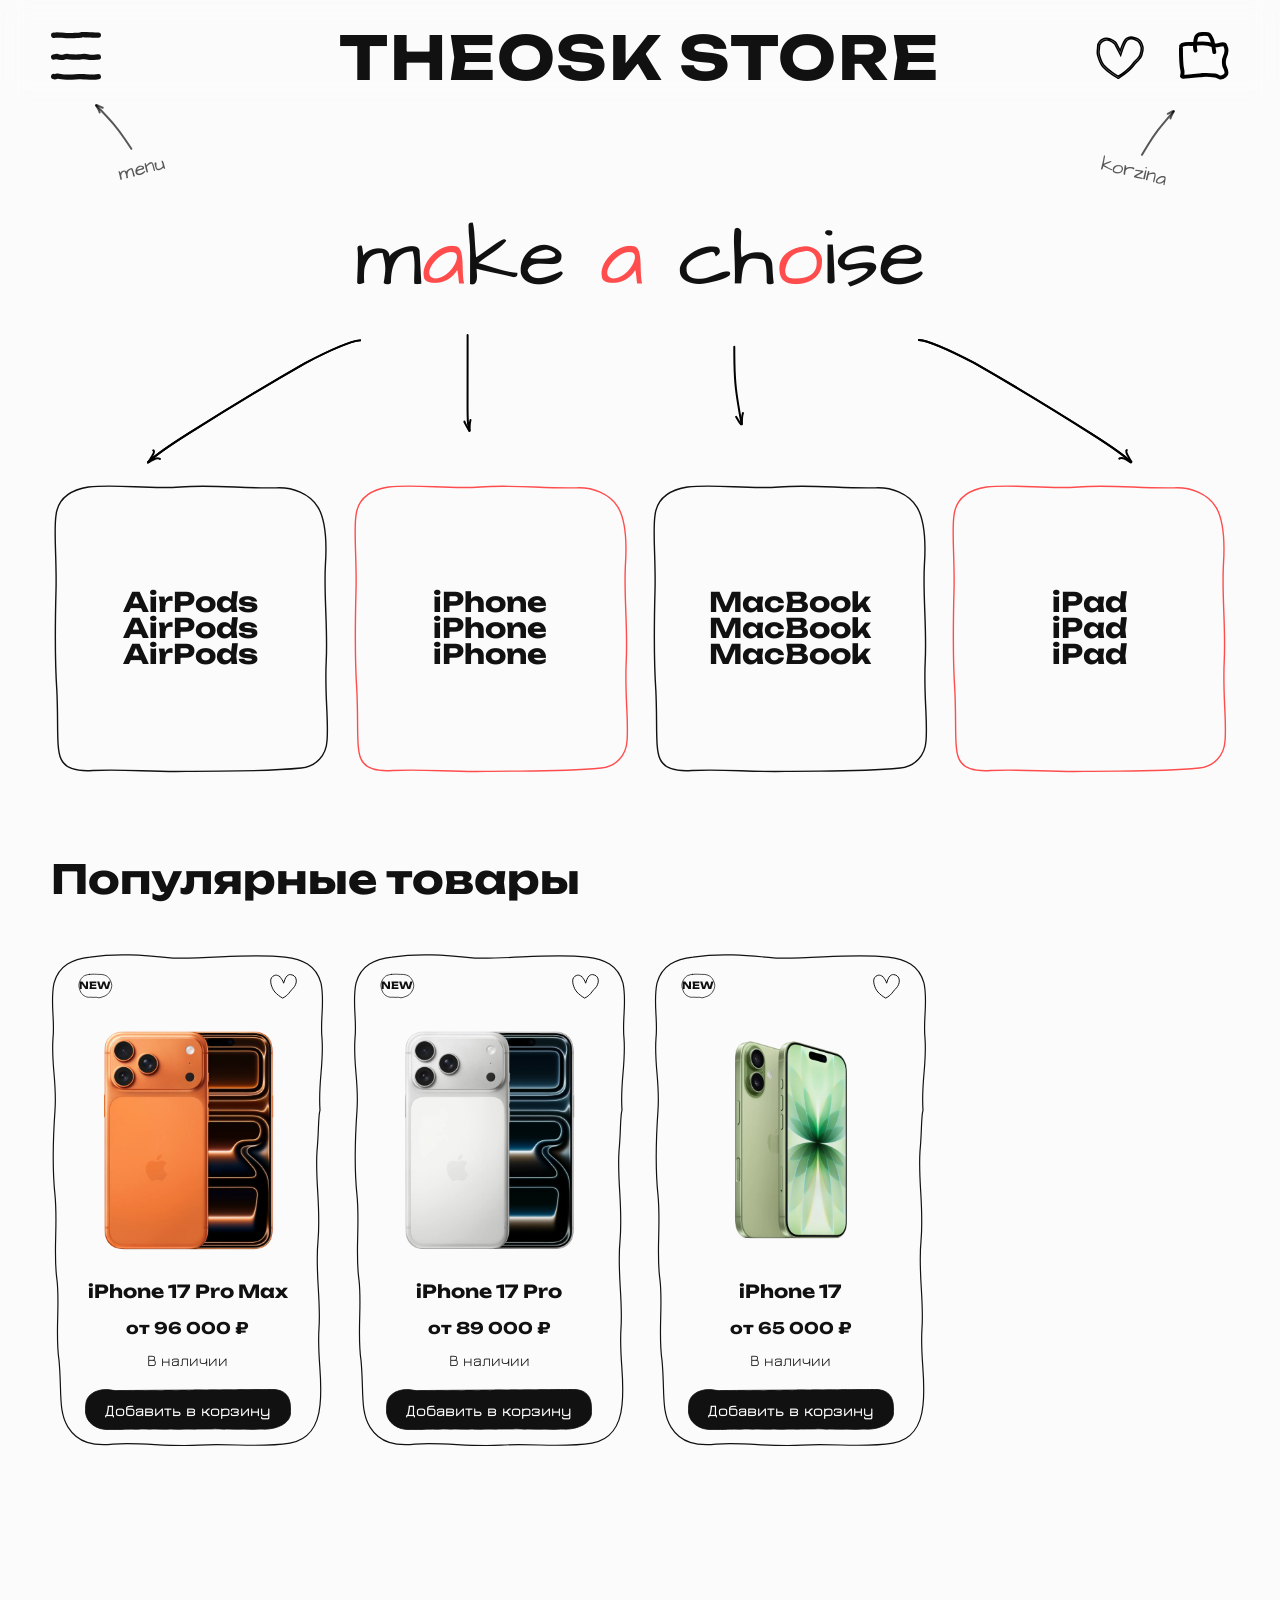
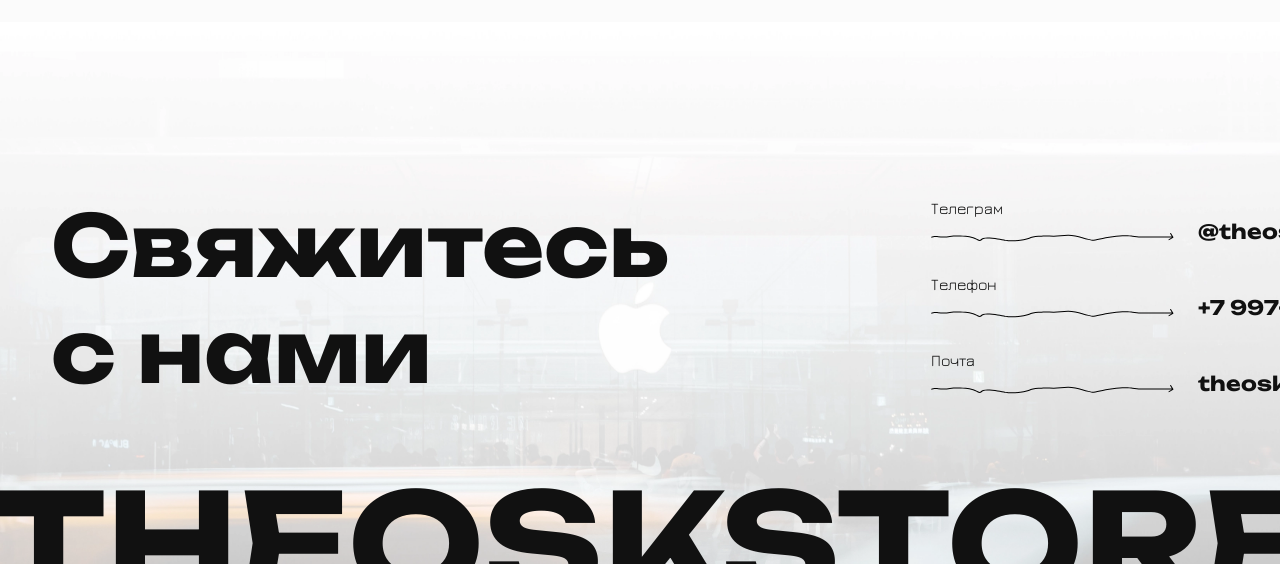
==== index.html @ 126a4218 "Initial frontend snapshot" ====
<!DOCTYPE html>
<html lang="ru">
  <head>
    <meta charset="UTF-8" />
    <meta name="viewport" content="width=device-width, initial-scale=1.0" />
    <title>THEOSK STORE</title>
    <link rel="stylesheet" href="styles/base.css" />
    <script src="scripts/home.js" defer></script>
  </head>
  <body id="home">
    <div>
      <header>
        <div class="container">
          <nav aria-label="Открыть меню">
            <ul>
              <li>
                <button type="button" aria-controls="site-menu" aria-expanded="false" data-menu-open>
                  <svg class="burger-icon" viewBox="0 0 56 54" aria-hidden="true">
                    <path
                      class="burger-icon__line burger-icon__line--top"
                      d="M3.00125 3.74103C3.00125 3.74692 2.98829 3.84436 3.14062 3.93976C3.38466 4.09259 4.31465 3.68211 5.07995 3.58343C6.84586 3.35572 9.06008 3.59559 11.6315 3.67986C13.6014 3.74442 16.2606 4.06996 18.0931 4.11066C20.5871 4.16606 22.1134 4.03444 23.4288 4.13661C24.6733 4.23327 26.2952 4.03644 27.9832 3.96464C30.3982 3.86191 31.8762 3.718 32.9846 3.52677C33.6779 3.40715 34.1128 3.21062 34.6094 3.11071C35.9788 2.83523 38.4004 3.14831 39.6399 3.2492C41.0112 3.36084 43.3634 3.38573 46.1009 3.46266C46.9959 3.52653 47.8539 3.59703 49.249 3.64076C50.1464 3.65563 51.4287 3.65563 53.001 3.6324"
                    />
                    <path
                      class="burger-icon__line burger-icon__line--middle"
                      d="M3.00098 28.1358C4.26814 27.7855 6.11594 27.4021 6.69569 27.4195C7.30438 27.4378 7.85136 27.8806 8.54457 28.1767C9.58492 28.621 11.1797 28.4191 12.5821 28.4762C13.8889 28.5293 14.905 27.8678 16.2491 27.6313C18.4121 27.2507 19.6515 28.0186 20.8887 27.9988C22.2654 27.9768 27.1069 28.2759 30.3777 28.1597C31.9252 28.1047 33.0776 27.8624 35.0339 27.6624C40.1062 27.1439 41.6793 28.2702 44.0594 28.5812C46.9796 28.5904 49.3001 28.4777 50.4278 28.2982C51.099 28.2129 51.971 28.1397 53.001 28.0449"
                    />
                    <path
                      class="burger-icon__line burger-icon__line--bottom"
                      d="M3.00098 49.9157C3.27365 50.0159 3.74534 50.1717 4.40952 50.2374C5.17913 50.3135 5.79465 49.7196 6.75896 49.5726C8.01618 49.3808 9.28531 49.6804 10.3828 49.9687C11.8992 50.3671 16.7125 50.7185 23.6073 50.6503C29.9694 50.5874 31.4945 50.0204 33.2377 50.0337C35.097 50.0479 37.5216 50.3149 38.9926 50.3785C40.9477 50.463 45.8303 50.6077 49.5836 50.6748C50.2081 50.5996 50.7208 50.4587 51.274 50.351C51.8272 50.2433 52.4053 50.173 53.001 50.1005"
                    />
                  </svg>
                  <span class="visually-hidden">Открыть меню</span>
                </button>
              </li>
            </ul>
          </nav>

          <a href="index.html">THEOSK STORE</a>

          <nav aria-label="Избранное и корзина">
            <ul>
              <li>
                <a href="pages/favorites.html">
                  <img src="DesignEkran/svg/Heart.svg" alt="Перейти в избранное" width="28" height="28" />
                  <img
                    src="DesignEkran/svg/HeartHover.svg"
                    alt=""
                    width="28"
                    height="28"
                    aria-hidden="true"
                  />
                </a>
              </li>
              <li>
                <a href="pages/cart.html">
                  <img src="DesignEkran/svg/Korzina.svg" alt="Перейти в корзину" width="28" height="28" />
                  <img
                    src="DesignEkran/svg/KorzinaHover.svg"
                    alt=""
                    width="28"
                    height="28"
                    aria-hidden="true"
                  />
                </a>
              </li>
            </ul>
          </nav>
        </div>
      </header>

      <aside class="menu-overlay" id="site-menu" aria-hidden="true" hidden>
        <button class="menu-overlay__close" type="button" aria-label="Закрыть меню" data-menu-close>
          <svg viewBox="0 0 42 60" aria-hidden="true">
            <g class="menu-overlay__close-base">
              <path d="M3.58584 3.50396C3.5818 3.50988 3.50569 3.59453 3.54787 3.84836C3.61544 4.255 4.55504 4.80532 5.16398 5.49885C6.5691 7.09913 7.97 9.63448 9.73036 12.3832C11.079 14.4891 12.7356 17.5716 14.0035 19.511C15.729 22.1506 16.8986 23.5993 17.7586 25.065C18.5721 26.4515 19.8542 27.9336 21.0972 29.6102C22.8754 32.0087 24.0193 33.395 24.9344 34.3508C25.5069 34.9487 25.9494 35.2014 26.3692 35.6154C27.5268 36.7568 29.024 39.5807 29.8311 40.9663C30.7242 42.4994 32.3702 44.9612 34.2531 47.8747C34.8421 48.8662 35.4004 49.8261 36.3568 51.3154C36.9812 52.2601 37.8879 53.5885 39.0156 55.194" />
              <path d="M2.39211 55.5937C2.55042 55.2607 2.83033 54.6934 3.27737 53.9722C3.79538 53.1365 4.43499 52.7983 5.16748 51.8734C6.12244 50.6676 6.91677 49.2018 7.59362 47.9194C8.52875 46.1476 11.8113 40.9839 16.7102 33.8752C21.2304 27.3159 22.504 26.0218 23.732 24.2092C25.0419 22.2758 26.6645 19.6293 27.6827 18.0733C29.0361 16.0052 32.4388 10.8739 35.0697 6.95163C35.5372 6.34254 35.9482 5.88244 36.3765 5.36367C36.8047 4.8449 37.2377 4.28139 37.6838 3.70081" />
            </g>
            <g class="menu-overlay__close-fill">
              <path d="M3.58584 3.50396C3.5818 3.50988 3.50569 3.59453 3.54787 3.84836C3.61544 4.255 4.55504 4.80532 5.16398 5.49885C6.5691 7.09913 7.97 9.63448 9.73036 12.3832C11.079 14.4891 12.7356 17.5716 14.0035 19.511C15.729 22.1506 16.8986 23.5993 17.7586 25.065C18.5721 26.4515 19.8542 27.9336 21.0972 29.6102C22.8754 32.0087 24.0193 33.395 24.9344 34.3508C25.5069 34.9487 25.9494 35.2014 26.3692 35.6154C27.5268 36.7568 29.024 39.5807 29.8311 40.9663C30.7242 42.4994 32.3702 44.9612 34.2531 47.8747C34.8421 48.8662 35.4004 49.8261 36.3568 51.3154C36.9812 52.2601 37.8879 53.5885 39.0156 55.194" />
              <path d="M2.39211 55.5937C2.55042 55.2607 2.83033 54.6934 3.27737 53.9722C3.79538 53.1365 4.43499 52.7983 5.16748 51.8734C6.12244 50.6676 6.91677 49.2018 7.59362 47.9194C8.52875 46.1476 11.8113 40.9839 16.7102 33.8752C21.2304 27.3159 22.504 26.0218 23.732 24.2092C25.0419 22.2758 26.6645 19.6293 27.6827 18.0733C29.0361 16.0052 32.4388 10.8739 35.0697 6.95163C35.5372 6.34254 35.9482 5.88244 36.3765 5.36367C36.8047 4.8449 37.2377 4.28139 37.6838 3.70081" />
            </g>
          </svg>
        </button>

        <nav class="menu-overlay__nav" aria-label="Меню сайта">
          <ul>
            <li><a href="index.html">Главная</a></li>
            <li><a href="pages/specialOrder.html">Спецзаказ</a></li>
            <li><a href="pages/catalog.html">Каталог</a></li>
            <li><a href="pages/about.html">О нас</a></li>
          </ul>
        </nav>
      </aside>

      <main>
        <div class="container">
          <section id="notes" aria-label="Декоративные подписи">
            <p>menu</p>
            <img src="DesignEkran/svg/strelka_left.svg" alt="" width="38" height="49" />
            <p>korzina</p>
            <img src="DesignEkran/svg/strelka_right.svg" alt="" width="34" height="49" />
          </section>

          <section id="entry" aria-labelledby="home-categories-title">
            <h1 class="visually-hidden" id="home-categories-title">Главная страница THEOSK STORE</h1>
            <p>m<span>a</span>ke <span>a</span> ch<span>o</span>ise</p>
            <img src="Assets/buttons/Arrows(MainPage).svg" alt="" width="986" height="130" />
            <ul>
              <li>
                <a href="pages/catalog.html?category=airpods">
                  <svg viewBox="0 0 335 350" aria-hidden="true">
                    <path
                      d="M45 6 C20 10, 8 22, 6 40 C3 58, 7 92, 6 130 C5 168, 4 205, 7 250 C9 290, 6 320, 12 332 C18 346, 35 347, 50 346 C88 344, 120 348, 162 347 C210 346, 250 348, 300 343 C318 341, 330 328, 331 310 C333 285, 328 255, 330 215 C332 175, 327 135, 329 100 C331 70, 329 45, 320 30 C310 14, 290 6, 270 7 C230 8, 195 3, 155 6 C115 9, 80 2, 45 6Z"
                    />
                  </svg>
                  <strong><span>AirPods</span><span>AirPods</span><span>AirPods</span></strong>
                </a>
              </li>
              <li>
                <a href="pages/catalog.html?category=iphone">
                  <svg viewBox="0 0 335 350" aria-hidden="true">
                    <path
                      d="M45 6 C20 10, 8 22, 6 40 C3 58, 7 92, 6 130 C5 168, 4 205, 7 250 C9 290, 6 320, 12 332 C18 346, 35 347, 50 346 C88 344, 120 348, 162 347 C210 346, 250 348, 300 343 C318 341, 330 328, 331 310 C333 285, 328 255, 330 215 C332 175, 327 135, 329 100 C331 70, 329 45, 320 30 C310 14, 290 6, 270 7 C230 8, 195 3, 155 6 C115 9, 80 2, 45 6Z"
                    />
                  </svg>
                  <strong><span>iPhone</span><span>iPhone</span><span>iPhone</span></strong>
                </a>
              </li>
              <li>
                <a href="pages/catalog.html?category=macbook">
                  <svg viewBox="0 0 335 350" aria-hidden="true">
                    <path
                      d="M45 6 C20 10, 8 22, 6 40 C3 58, 7 92, 6 130 C5 168, 4 205, 7 250 C9 290, 6 320, 12 332 C18 346, 35 347, 50 346 C88 344, 120 348, 162 347 C210 346, 250 348, 300 343 C318 341, 330 328, 331 310 C333 285, 328 255, 330 215 C332 175, 327 135, 329 100 C331 70, 329 45, 320 30 C310 14, 290 6, 270 7 C230 8, 195 3, 155 6 C115 9, 80 2, 45 6Z"
                    />
                  </svg>
                  <strong><span>MacBook</span><span>MacBook</span><span>MacBook</span></strong>
                </a>
              </li>
              <li>
                <a href="pages/catalog.html?category=ipad">
                  <svg viewBox="0 0 335 350" aria-hidden="true">
                    <path
                      d="M45 6 C20 10, 8 22, 6 40 C3 58, 7 92, 6 130 C5 168, 4 205, 7 250 C9 290, 6 320, 12 332 C18 346, 35 347, 50 346 C88 344, 120 348, 162 347 C210 346, 250 348, 300 343 C318 341, 330 328, 331 310 C333 285, 328 255, 330 215 C332 175, 327 135, 329 100 C331 70, 329 45, 320 30 C310 14, 290 6, 270 7 C230 8, 195 3, 155 6 C115 9, 80 2, 45 6Z"
                    />
                  </svg>
                  <strong><span>iPad</span><span>iPad</span><span>iPad</span></strong>
                </a>
              </li>
            </ul>
          </section>

          <section id="products" aria-labelledby="products-title">
            <h2 id="products-title">Популярные товары</h2>
            <ul>
              <li>
                <article data-card-link="pages/product.html">
                  <svg viewBox="0 0 273 456" aria-hidden="true">
                    <path d="M39 -14 C22 -12, 8 -6, 3 12 C-1 31, 4 48, 2 67 C0 93, 6 111, 4 139 C2 168, 1 196, 4 224 C7 255, 2 282, 6 309 C9 334, 4 363, 8 389 C11 420, 7 440, 17 456 C27 472, 43 475, 62 473 C92 471, 116 476, 148 474 C181 472, 208 477, 239 472 C257 469, 267 455, 269 434 C272 407, 266 387, 268 357 C270 329, 264 300, 267 270 C270 236, 264 210, 266 180 C268 160, 267 146, 269 139 C267 111, 273 93, 271 67 C269 48, 274 31, 270 12 C265 -6, 251 -12, 234 -14 C198 -18, 160 -12, 122 -13 C91 -16, 66 -18, 39 -14Z"/>
                  </svg>
                  <div>
                    <header>
                      <p>
                        <span>NEW</span>
                      </p>
                      <button type="button" aria-label="Добавить в избранное" data-favorite>
                        <svg viewBox="0 0 35 32" aria-hidden="true">
                          <path d="M14.4 7.6 C15.2 8.3 16.1 9.6 16.9 11.2 C17.2 11.8 17.4 12.5 17.6 13.2 C17.9 12.1 18.3 10.9 18.8 9.7 C19.4 8.2 20.2 6.8 21.0 6.0 C22.0 5.0 23.2 4.5 24.5 4.6 C25.7 4.7 26.9 5.1 28.0 5.8 C29.0 6.5 29.6 7.5 30.0 8.8 C30.4 10.1 30.4 11.4 30.1 12.7 C29.8 14.0 29.3 15.3 28.6 16.4 C27.9 17.5 27.0 18.5 26.0 19.4 C25.2 20.2 24.5 21.0 23.9 21.9 C23.1 23.1 22.0 24.3 20.8 25.4 C19.5 26.5 18.1 27.4 16.7 28.1 C15.4 27.4 14.0 26.5 12.7 25.5 C11.3 24.5 10.0 23.3 8.9 22.0 C7.9 20.8 7.1 19.6 6.5 18.3 C5.9 17.0 5.5 15.6 5.1 14.3 C4.8 13.1 4.7 11.9 4.7 10.8 C4.7 9.6 5.0 8.5 5.6 7.6 C6.2 6.7 7.1 6.0 8.3 5.5 C9.7 4.9 11.2 5.1 12.7 5.9 C13.3 6.2 13.9 6.6 14.4 7.0 C14.6 7.2 14.7 7.4 14.4 7.6 Z"/>
                        </svg>
                      </button>
                    </header>
                    <figure>
                      <picture>
                        <source
                          type="image/webp"
                          srcset="
                            Assets/desktop/photo/iphone17PPM/iPhone_17_PPM_Orange/iphone-17-pro-max-cosmic-orange.webp 1x,
                            Assets/desktop/photo/iphone17PPM/iPhone_17_PPM_Orange/iphone-17-pro-max-cosmic-orange@2x.webp 2x,
                            Assets/desktop/photo/iphone17PPM/iPhone_17_PPM_Orange/iphone-17-pro-max-cosmic-orange@3x.webp 3x
                          "
                        />
                        <img
                          src="Assets/desktop/photo/iphone17PPM/iPhone_17_PPM_Orange/iphone-17-pro-max-cosmic-orange.png"
                          srcset="
                            Assets/desktop/photo/iphone17PPM/iPhone_17_PPM_Orange/iphone-17-pro-max-cosmic-orange.png 1x,
                            Assets/desktop/photo/iphone17PPM/iPhone_17_PPM_Orange/iphone-17-pro-max-cosmic-orange@2x.png 2x,
                            Assets/desktop/photo/iphone17PPM/iPhone_17_PPM_Orange/iphone-17-pro-max-cosmic-orange@3x.png 3x
                          "
                          alt="iPhone 17 Pro Max в цвете Cosmic Orange"
                          width="189"
                          height="234"
                        />
                      </picture>
                    </figure>
                    <div>
                      <h3><a href="pages/product.html">iPhone 17 Pro Max</a></h3>
                      <p>от 96 000 ₽</p>
                      <p>В наличии</p>
                    </div>
                    <button type="button" data-cart>
                      <svg viewBox="3 3 201 40" aria-hidden="true">
                        <path d="M25.3 3.6 C19.0 3.2 13.1 4.9 9.3 7.8 C5.5 10.6 4.0 14.2 3.7 18.2 C3.4 20.9 3.1 23.6 3.6 26.8 C4.3 31.0 6.4 35.0 10.6 38.1 C14.7 41.2 20.3 42.9 27.5 42.6 C32.2 42.4 37.0 42.8 41.6 42.3 C46.1 41.8 50.7 42.7 55.2 42.2 C60.0 41.6 64.8 42.5 69.5 42.1 C74.2 41.7 79.0 42.6 83.8 42.2 C88.6 41.8 93.4 42.7 98.2 42.2 C103.0 41.7 107.8 42.6 112.6 42.1 C117.4 41.6 122.2 42.5 127.0 42.0 C131.8 41.5 136.6 42.4 141.4 42.1 C146.2 41.8 151.0 42.6 155.8 42.2 C160.6 41.9 165.4 42.7 170.2 42.3 C174.8 41.9 179.4 42.5 183.8 41.8 C189.8 40.9 194.8 39.0 198.6 35.9 C202.4 32.8 203.8 28.9 203.6 24.8 C203.4 22.0 203.6 19.2 203.1 16.4 C202.4 12.2 200.5 8.6 196.6 6.1 C192.6 3.6 186.8 2.9 180.2 3.5 C175.4 3.9 170.6 3.1 165.8 3.6 C161.0 4.1 156.2 3.2 151.4 3.7 C146.6 4.2 141.8 3.3 137.0 3.8 C132.2 4.3 127.4 3.4 122.6 3.9 C117.8 4.4 113.0 3.5 108.2 4.0 C103.4 4.5 98.6 3.6 93.8 4.1 C89.0 4.6 84.2 3.7 79.4 4.2 C74.6 4.7 69.8 3.8 65.0 4.3 C60.2 4.8 55.4 3.9 50.6 4.4 C45.8 4.9 41.0 4.0 36.2 4.5 C32.0 4.9 28.0 3.9 25.3 3.6 Z"/>
                        <path d="M25.3 3.6 C19.0 3.2 13.1 4.9 9.3 7.8 C5.5 10.6 4.0 14.2 3.7 18.2 C3.4 20.9 3.1 23.6 3.6 26.8 C4.3 31.0 6.4 35.0 10.6 38.1 C14.7 41.2 20.3 42.9 27.5 42.6 C32.2 42.4 37.0 42.8 41.6 42.3 C46.1 41.8 50.7 42.7 55.2 42.2 C60.0 41.6 64.8 42.5 69.5 42.1 C74.2 41.7 79.0 42.6 83.8 42.2 C88.6 41.8 93.4 42.7 98.2 42.2 C103.0 41.7 107.8 42.6 112.6 42.1 C117.4 41.6 122.2 42.5 127.0 42.0 C131.8 41.5 136.6 42.4 141.4 42.1 C146.2 41.8 151.0 42.6 155.8 42.2 C160.6 41.9 165.4 42.7 170.2 42.3 C174.8 41.9 179.4 42.5 183.8 41.8 C189.8 40.9 194.8 39.0 198.6 35.9 C202.4 32.8 203.8 28.9 203.6 24.8 C203.4 22.0 203.6 19.2 203.1 16.4 C202.4 12.2 200.5 8.6 196.6 6.1 C192.6 3.6 186.8 2.9 180.2 3.5 C175.4 3.9 170.6 3.1 165.8 3.6 C161.0 4.1 156.2 3.2 151.4 3.7 C146.6 4.2 141.8 3.3 137.0 3.8 C132.2 4.3 127.4 3.4 122.6 3.9 C117.8 4.4 113.0 3.5 108.2 4.0 C103.4 4.5 98.6 3.6 93.8 4.1 C89.0 4.6 84.2 3.7 79.4 4.2 C74.6 4.7 69.8 3.8 65.0 4.3 C60.2 4.8 55.4 3.9 50.6 4.4 C45.8 4.9 41.0 4.0 36.2 4.5 C32.0 4.9 28.0 3.9 25.3 3.6 Z"/>
                      </svg>
                      <span>Добавить в корзину</span>
                    </button>
                  </div>
                </article>
              </li>
              <li>
                <article data-card-link="pages/product.html">
                  <svg viewBox="0 0 273 456" aria-hidden="true">
                    <path d="M39 -14 C22 -12, 8 -6, 3 12 C-1 31, 4 48, 2 67 C0 93, 6 111, 4 139 C2 168, 1 196, 4 224 C7 255, 2 282, 6 309 C9 334, 4 363, 8 389 C11 420, 7 440, 17 456 C27 472, 43 475, 62 473 C92 471, 116 476, 148 474 C181 472, 208 477, 239 472 C257 469, 267 455, 269 434 C272 407, 266 387, 268 357 C270 329, 264 300, 267 270 C270 236, 264 210, 266 180 C268 160, 267 146, 269 139 C267 111, 273 93, 271 67 C269 48, 274 31, 270 12 C265 -6, 251 -12, 234 -14 C198 -18, 160 -12, 122 -13 C91 -16, 66 -18, 39 -14Z"/>
                  </svg>
                  <div>
                    <header>
                      <p>
                        <span>NEW</span>
                      </p>
                      <button type="button" aria-label="Добавить в избранное" data-favorite>
                        <svg viewBox="0 0 35 32" aria-hidden="true">
                          <path d="M14.4 7.6 C15.2 8.3 16.1 9.6 16.9 11.2 C17.2 11.8 17.4 12.5 17.6 13.2 C17.9 12.1 18.3 10.9 18.8 9.7 C19.4 8.2 20.2 6.8 21.0 6.0 C22.0 5.0 23.2 4.5 24.5 4.6 C25.7 4.7 26.9 5.1 28.0 5.8 C29.0 6.5 29.6 7.5 30.0 8.8 C30.4 10.1 30.4 11.4 30.1 12.7 C29.8 14.0 29.3 15.3 28.6 16.4 C27.9 17.5 27.0 18.5 26.0 19.4 C25.2 20.2 24.5 21.0 23.9 21.9 C23.1 23.1 22.0 24.3 20.8 25.4 C19.5 26.5 18.1 27.4 16.7 28.1 C15.4 27.4 14.0 26.5 12.7 25.5 C11.3 24.5 10.0 23.3 8.9 22.0 C7.9 20.8 7.1 19.6 6.5 18.3 C5.9 17.0 5.5 15.6 5.1 14.3 C4.8 13.1 4.7 11.9 4.7 10.8 C4.7 9.6 5.0 8.5 5.6 7.6 C6.2 6.7 7.1 6.0 8.3 5.5 C9.7 4.9 11.2 5.1 12.7 5.9 C13.3 6.2 13.9 6.6 14.4 7.0 C14.6 7.2 14.7 7.4 14.4 7.6 Z"/>
                        </svg>
                      </button>
                    </header>
                    <figure>
                      <picture>
                        <source
                          type="image/webp"
                          srcset="
                            Assets/desktop/photo/iphone17PPM/iPhone_17_PPM_Silver/iphone-17-pro-max-silver.webp 1x,
                            Assets/desktop/photo/iphone17PPM/iPhone_17_PPM_Silver/iphone-17-pro-max-silver@2x.webp 2x,
                            Assets/desktop/photo/iphone17PPM/iPhone_17_PPM_Silver/iphone-17-pro-max-silver@3x.webp 3x
                          "
                        />
                        <img
                          src="Assets/desktop/photo/iphone17PPM/iPhone_17_PPM_Silver/iphone-17-pro-max-silver.png"
                          srcset="
                            Assets/desktop/photo/iphone17PPM/iPhone_17_PPM_Silver/iphone-17-pro-max-silver.png 1x,
                            Assets/desktop/photo/iphone17PPM/iPhone_17_PPM_Silver/iphone-17-pro-max-silver@2x.png 2x,
                            Assets/desktop/photo/iphone17PPM/iPhone_17_PPM_Silver/iphone-17-pro-max-silver@3x.png 3x
                          "
                          alt="iPhone 17 Pro в серебристом цвете"
                          width="189"
                          height="234"
                        />
                      </picture>
                    </figure>
                    <div>
                      <h3><a href="pages/product.html">iPhone 17 Pro</a></h3>
                      <p>от 89 000 ₽</p>
                      <p>В наличии</p>
                    </div>
                    <button type="button" data-cart>
                      <svg viewBox="3 3 201 40" aria-hidden="true">
                        <path d="M25.3 3.6 C19.0 3.2 13.1 4.9 9.3 7.8 C5.5 10.6 4.0 14.2 3.7 18.2 C3.4 20.9 3.1 23.6 3.6 26.8 C4.3 31.0 6.4 35.0 10.6 38.1 C14.7 41.2 20.3 42.9 27.5 42.6 C32.2 42.4 37.0 42.8 41.6 42.3 C46.1 41.8 50.7 42.7 55.2 42.2 C60.0 41.6 64.8 42.5 69.5 42.1 C74.2 41.7 79.0 42.6 83.8 42.2 C88.6 41.8 93.4 42.7 98.2 42.2 C103.0 41.7 107.8 42.6 112.6 42.1 C117.4 41.6 122.2 42.5 127.0 42.0 C131.8 41.5 136.6 42.4 141.4 42.1 C146.2 41.8 151.0 42.6 155.8 42.2 C160.6 41.9 165.4 42.7 170.2 42.3 C174.8 41.9 179.4 42.5 183.8 41.8 C189.8 40.9 194.8 39.0 198.6 35.9 C202.4 32.8 203.8 28.9 203.6 24.8 C203.4 22.0 203.6 19.2 203.1 16.4 C202.4 12.2 200.5 8.6 196.6 6.1 C192.6 3.6 186.8 2.9 180.2 3.5 C175.4 3.9 170.6 3.1 165.8 3.6 C161.0 4.1 156.2 3.2 151.4 3.7 C146.6 4.2 141.8 3.3 137.0 3.8 C132.2 4.3 127.4 3.4 122.6 3.9 C117.8 4.4 113.0 3.5 108.2 4.0 C103.4 4.5 98.6 3.6 93.8 4.1 C89.0 4.6 84.2 3.7 79.4 4.2 C74.6 4.7 69.8 3.8 65.0 4.3 C60.2 4.8 55.4 3.9 50.6 4.4 C45.8 4.9 41.0 4.0 36.2 4.5 C32.0 4.9 28.0 3.9 25.3 3.6 Z"/>
                        <path d="M25.3 3.6 C19.0 3.2 13.1 4.9 9.3 7.8 C5.5 10.6 4.0 14.2 3.7 18.2 C3.4 20.9 3.1 23.6 3.6 26.8 C4.3 31.0 6.4 35.0 10.6 38.1 C14.7 41.2 20.3 42.9 27.5 42.6 C32.2 42.4 37.0 42.8 41.6 42.3 C46.1 41.8 50.7 42.7 55.2 42.2 C60.0 41.6 64.8 42.5 69.5 42.1 C74.2 41.7 79.0 42.6 83.8 42.2 C88.6 41.8 93.4 42.7 98.2 42.2 C103.0 41.7 107.8 42.6 112.6 42.1 C117.4 41.6 122.2 42.5 127.0 42.0 C131.8 41.5 136.6 42.4 141.4 42.1 C146.2 41.8 151.0 42.6 155.8 42.2 C160.6 41.9 165.4 42.7 170.2 42.3 C174.8 41.9 179.4 42.5 183.8 41.8 C189.8 40.9 194.8 39.0 198.6 35.9 C202.4 32.8 203.8 28.9 203.6 24.8 C203.4 22.0 203.6 19.2 203.1 16.4 C202.4 12.2 200.5 8.6 196.6 6.1 C192.6 3.6 186.8 2.9 180.2 3.5 C175.4 3.9 170.6 3.1 165.8 3.6 C161.0 4.1 156.2 3.2 151.4 3.7 C146.6 4.2 141.8 3.3 137.0 3.8 C132.2 4.3 127.4 3.4 122.6 3.9 C117.8 4.4 113.0 3.5 108.2 4.0 C103.4 4.5 98.6 3.6 93.8 4.1 C89.0 4.6 84.2 3.7 79.4 4.2 C74.6 4.7 69.8 3.8 65.0 4.3 C60.2 4.8 55.4 3.9 50.6 4.4 C45.8 4.9 41.0 4.0 36.2 4.5 C32.0 4.9 28.0 3.9 25.3 3.6 Z"/>
                      </svg>
                      <span>Добавить в корзину</span>
                    </button>
                  </div>
                </article>
              </li>
              <li>
                <article data-card-link="pages/product.html">
                  <svg viewBox="0 0 273 456" aria-hidden="true">
                    <path d="M39 -14 C22 -12, 8 -6, 3 12 C-1 31, 4 48, 2 67 C0 93, 6 111, 4 139 C2 168, 1 196, 4 224 C7 255, 2 282, 6 309 C9 334, 4 363, 8 389 C11 420, 7 440, 17 456 C27 472, 43 475, 62 473 C92 471, 116 476, 148 474 C181 472, 208 477, 239 472 C257 469, 267 455, 269 434 C272 407, 266 387, 268 357 C270 329, 264 300, 267 270 C270 236, 264 210, 266 180 C268 160, 267 146, 269 139 C267 111, 273 93, 271 67 C269 48, 274 31, 270 12 C265 -6, 251 -12, 234 -14 C198 -18, 160 -12, 122 -13 C91 -16, 66 -18, 39 -14Z"/>
                  </svg>
                  <div>
                    <header>
                      <p>
                        <span>NEW</span>
                      </p>
                      <button type="button" aria-label="Добавить в избранное" data-favorite>
                        <svg viewBox="0 0 35 32" aria-hidden="true">
                          <path d="M14.4 7.6 C15.2 8.3 16.1 9.6 16.9 11.2 C17.2 11.8 17.4 12.5 17.6 13.2 C17.9 12.1 18.3 10.9 18.8 9.7 C19.4 8.2 20.2 6.8 21.0 6.0 C22.0 5.0 23.2 4.5 24.5 4.6 C25.7 4.7 26.9 5.1 28.0 5.8 C29.0 6.5 29.6 7.5 30.0 8.8 C30.4 10.1 30.4 11.4 30.1 12.7 C29.8 14.0 29.3 15.3 28.6 16.4 C27.9 17.5 27.0 18.5 26.0 19.4 C25.2 20.2 24.5 21.0 23.9 21.9 C23.1 23.1 22.0 24.3 20.8 25.4 C19.5 26.5 18.1 27.4 16.7 28.1 C15.4 27.4 14.0 26.5 12.7 25.5 C11.3 24.5 10.0 23.3 8.9 22.0 C7.9 20.8 7.1 19.6 6.5 18.3 C5.9 17.0 5.5 15.6 5.1 14.3 C4.8 13.1 4.7 11.9 4.7 10.8 C4.7 9.6 5.0 8.5 5.6 7.6 C6.2 6.7 7.1 6.0 8.3 5.5 C9.7 4.9 11.2 5.1 12.7 5.9 C13.3 6.2 13.9 6.6 14.4 7.0 C14.6 7.2 14.7 7.4 14.4 7.6 Z"/>
                        </svg>
                      </button>
                    </header>
                    <figure>
                      <picture>
                        <source
                          type="image/webp"
                          srcset="
                            Assets/desktop/photo/iphone17/iPhone_17_Sage/iphone-17-sage.webp 1x,
                            Assets/desktop/photo/iphone17/iPhone_17_Sage/iphone-17-sage@2x.webp 2x,
                            Assets/desktop/photo/iphone17/iPhone_17_Sage/iphone-17-sage@3x.webp 3x
                          "
                        />
                        <img
                          src="Assets/desktop/photo/iphone17/iPhone_17_Sage/iphone-17-sage.png"
                          srcset="
                            Assets/desktop/photo/iphone17/iPhone_17_Sage/iphone-17-sage.png 1x,
                            Assets/desktop/photo/iphone17/iPhone_17_Sage/iphone-17-sage@2x.png 2x,
                            Assets/desktop/photo/iphone17/iPhone_17_Sage/iphone-17-sage@3x.png 3x
                          "
                          alt="iPhone 17 в цвете Sage"
                          width="189"
                          height="234"
                        />
                      </picture>
                    </figure>
                    <div>
                      <h3><a href="pages/product.html">iPhone 17</a></h3>
                      <p>от 65 000 ₽</p>
                      <p>В наличии</p>
                    </div>
                    <button type="button" data-cart>
                      <svg viewBox="3 3 201 40" aria-hidden="true">
                        <path d="M25.3 3.6 C19.0 3.2 13.1 4.9 9.3 7.8 C5.5 10.6 4.0 14.2 3.7 18.2 C3.4 20.9 3.1 23.6 3.6 26.8 C4.3 31.0 6.4 35.0 10.6 38.1 C14.7 41.2 20.3 42.9 27.5 42.6 C32.2 42.4 37.0 42.8 41.6 42.3 C46.1 41.8 50.7 42.7 55.2 42.2 C60.0 41.6 64.8 42.5 69.5 42.1 C74.2 41.7 79.0 42.6 83.8 42.2 C88.6 41.8 93.4 42.7 98.2 42.2 C103.0 41.7 107.8 42.6 112.6 42.1 C117.4 41.6 122.2 42.5 127.0 42.0 C131.8 41.5 136.6 42.4 141.4 42.1 C146.2 41.8 151.0 42.6 155.8 42.2 C160.6 41.9 165.4 42.7 170.2 42.3 C174.8 41.9 179.4 42.5 183.8 41.8 C189.8 40.9 194.8 39.0 198.6 35.9 C202.4 32.8 203.8 28.9 203.6 24.8 C203.4 22.0 203.6 19.2 203.1 16.4 C202.4 12.2 200.5 8.6 196.6 6.1 C192.6 3.6 186.8 2.9 180.2 3.5 C175.4 3.9 170.6 3.1 165.8 3.6 C161.0 4.1 156.2 3.2 151.4 3.7 C146.6 4.2 141.8 3.3 137.0 3.8 C132.2 4.3 127.4 3.4 122.6 3.9 C117.8 4.4 113.0 3.5 108.2 4.0 C103.4 4.5 98.6 3.6 93.8 4.1 C89.0 4.6 84.2 3.7 79.4 4.2 C74.6 4.7 69.8 3.8 65.0 4.3 C60.2 4.8 55.4 3.9 50.6 4.4 C45.8 4.9 41.0 4.0 36.2 4.5 C32.0 4.9 28.0 3.9 25.3 3.6 Z"/>
                        <path d="M25.3 3.6 C19.0 3.2 13.1 4.9 9.3 7.8 C5.5 10.6 4.0 14.2 3.7 18.2 C3.4 20.9 3.1 23.6 3.6 26.8 C4.3 31.0 6.4 35.0 10.6 38.1 C14.7 41.2 20.3 42.9 27.5 42.6 C32.2 42.4 37.0 42.8 41.6 42.3 C46.1 41.8 50.7 42.7 55.2 42.2 C60.0 41.6 64.8 42.5 69.5 42.1 C74.2 41.7 79.0 42.6 83.8 42.2 C88.6 41.8 93.4 42.7 98.2 42.2 C103.0 41.7 107.8 42.6 112.6 42.1 C117.4 41.6 122.2 42.5 127.0 42.0 C131.8 41.5 136.6 42.4 141.4 42.1 C146.2 41.8 151.0 42.6 155.8 42.2 C160.6 41.9 165.4 42.7 170.2 42.3 C174.8 41.9 179.4 42.5 183.8 41.8 C189.8 40.9 194.8 39.0 198.6 35.9 C202.4 32.8 203.8 28.9 203.6 24.8 C203.4 22.0 203.6 19.2 203.1 16.4 C202.4 12.2 200.5 8.6 196.6 6.1 C192.6 3.6 186.8 2.9 180.2 3.5 C175.4 3.9 170.6 3.1 165.8 3.6 C161.0 4.1 156.2 3.2 151.4 3.7 C146.6 4.2 141.8 3.3 137.0 3.8 C132.2 4.3 127.4 3.4 122.6 3.9 C117.8 4.4 113.0 3.5 108.2 4.0 C103.4 4.5 98.6 3.6 93.8 4.1 C89.0 4.6 84.2 3.7 79.4 4.2 C74.6 4.7 69.8 3.8 65.0 4.3 C60.2 4.8 55.4 3.9 50.6 4.4 C45.8 4.9 41.0 4.0 36.2 4.5 C32.0 4.9 28.0 3.9 25.3 3.6 Z"/>
                      </svg>
                      <span>Добавить в корзину</span>
                    </button>
                  </div>
                </article>
              </li>
            </ul>
          </section>
        </div>
      </main>

      <footer>
        <picture>
          <source
            type="image/webp"
            srcset="
              Assets/desktop/Footer_Back/footerwhite.webp 1x,
              Assets/desktop/Footer_Back/footerwhite@2x.webp 2x
            "
          />
          <img
            src="Assets/desktop/Footer_Back/footerwhite.png"
            srcset="
              Assets/desktop/Footer_Back/footerwhite.png 1x,
              Assets/desktop/Footer_Back/footerwhite@2x.png 2x
            "
            alt=""
            width="3300"
            height="3152"
            aria-hidden="true"
          />
        </picture>
        <div class="container">
          <section aria-label="Свяжитесь с нами">
            <h2>Свяжитесь<br>с нами</h2>
            <address>
              <ul>
                <li>
                  <span>Телеграм</span>
                  <img src="Assets/desktop/svgfooter/strelkafooter.svg" alt="" width="243" height="9" />
                  <a href="https://t.me/theosk" target="_blank" rel="noreferrer">@theosk</a>
                </li>
                <li>
                  <span>Телефон</span>
                  <img src="Assets/desktop/svgfooter/strelkafooter.svg" alt="" width="243" height="9" />
                  <a href="tel:+79977770303">+7 997-777-03-03</a>
                </li>
                <li>
                  <span>Почта</span>
                  <img src="Assets/desktop/svgfooter/strelkafooter.svg" alt="" width="243" height="9" />
                  <a href="mailto:theosk@mail.ru">theosk@mail.ru</a>
                </li>
              </ul>
            </address>
          </section>
        </div>
        <p aria-hidden="true">THEOSKSTORE</p>
      </footer>
    </div>
  </body>
</html>
---- styles/base.css ----
:root {
  --color-bg: #FBFBFB;
  --color-surface: #ffffff;
  --color-text: #111111;
  --color-border: #111111;
  --color-accent: #ff4d4d;
  --color-muted: #6d6d6d;
  --shadow-soft: 0 14px 35px rgba(17, 17, 17, 0.08);
  --container-width: 1440px;
  --radius-card: 28px;
  --radius-pill: 999px;
}

@font-face {
  font-family: "Jura";
  src: url("../Assets/Fonts/Jura/static/Jura-Regular.ttf") format("truetype");
  font-weight: 400;
  font-style: normal;
}

@font-face {
  font-family: "Jura";
  src: url("../Assets/Fonts/Jura/static/Jura-SemiBold.ttf") format("truetype");
  font-weight: 600;
  font-style: normal;
}

@font-face {
  font-family: "Unbounded";
  src: url("../Assets/Fonts/Unbounded/static/Unbounded-Bold.ttf") format("truetype");
  font-weight: 700;
  font-style: normal;
}

@font-face {
  font-family: "Architects Daughter";
  src: url("../Assets/Fonts/Architects_Daughter/ArchitectsDaughter-Regular.ttf") format("truetype");
  font-weight: 400;
  font-style: normal;
}

*,
*::before,
*::after {
  box-sizing: border-box;
}

body {
  margin: 0;
  min-width: 320px;
  background: var(--color-bg);
  color: var(--color-text);
  font-family: "Jura", sans-serif;
}

h1,
h2,
h3,
p,
ul {
  margin-top: 0;
}

a {
  color: inherit;
  text-decoration: none;
}

img,
svg {
  display: block;
}

.container {
  width: 92%;
  max-width: var(--container-width);
  margin: 0 auto;
}

.visually-hidden {
  position: absolute;
  width: 1px;
  height: 1px;
  padding: 0;
  margin: -1px;
  overflow: hidden;
  clip: rect(0, 0, 0, 0);
  white-space: nowrap;
  border: 0;
}

body > div {
  min-height: 100vh;
  display: flex;
  flex-direction: column;
}

body > div > header {
  position: sticky;
  top: 0;
  z-index: 10;
  backdrop-filter: blur(14px);
}

header .container,
footer .container {
  display: flex;
  align-items: center;
  justify-content: space-between;
  gap: 20px;
  padding: 22px 0;
}

header .container > a,
footer .container > p:first-child {
  font-family: "Unbounded", sans-serif;
  font-size: 32px;
  font-weight: 700;
  letter-spacing: 0.03em;
  text-transform: uppercase;
}

nav ul {
  display: flex;
  flex-wrap: wrap;
  gap: 12px;
  margin: 0;
  padding: 0;
  list-style: none;
}

nav a {
  display: inline-flex;
  padding: 11px 18px;
  border: 1px solid var(--color-border);
  border-radius: var(--radius-pill);
}

nav a[aria-current="page"],
nav a:hover,
nav a:focus-visible {
  background: var(--color-text);
  color: var(--color-surface);
}

main {
  flex: 1;
  padding: 56px 0 72px;
}

main section,
main article {
  background: var(--color-surface);
  border: 1px solid rgba(17, 17, 17, 0.1);
  border-radius: var(--radius-card);
  box-shadow: var(--shadow-soft);
}

main .container > section:first-child {
  padding: 64px 64px 0px 0px;
}

main .container > section:first-child > p:first-child {
  margin-bottom: 18px;
  color: var(--color-accent);
  font-family: "Architects Daughter", cursive;
  font-size: 28px;
}

main h1 {
  margin-bottom: 16px;
  max-width: 720px;
  font-family: "Unbounded", sans-serif;
  font-size: 64px;
  line-height: 1.02;
}

main .container > section:first-child > p:nth-of-type(2) {
  max-width: 720px;
  margin-bottom: 0;
  font-size: 18px;
  line-height: 1.6;
}

main section > p:last-child {
  margin: 28px 0 0;
}

main section > p:last-child a {
  display: inline-flex;
  align-items: center;
  justify-content: center;
  min-height: 50px;
  padding: 12px 22px;
  border: 1px solid var(--color-border);
  border-radius: var(--radius-pill);
}

main section > p:last-child a:first-child {
  background: var(--color-text);
  color: var(--color-surface);
}

main section > p:last-child a + a {
  margin-left: 14px;
}

main > .container > section + section {
  background: transparent;
  border: 0;
  box-shadow: none;
}

main > .container > section + section ul {
  display: grid;
  grid-template-columns: repeat(3, 1fr);
  margin: 0;
  padding: 0;
  list-style: none;
}

main > .container > section + section article {
  height: 100%;
  padding: 28px;
}

main > .container > section + section h2 {
  margin-top: 80px;
  margin-bottom: 40px;
  font-family: "Unbounded", sans-serif;
  font-size: 40px;
}

main > .container > section + section p {
  margin-bottom: 0;
  font-size: 18px;
  line-height: 1.55;
}

footer {
  border-top: 1px solid rgba(17, 17, 17, 0.08);
}

footer p:last-child {
  margin-bottom: 0;
  color: var(--color-muted);
  font-size: 15px;
}

body#home header {
  position: sticky;
  top: 0;
  z-index: 10;
}

body#home header .container {
  display: grid;
  grid-template-columns: 1fr auto 1fr;
  align-items: center;
  padding: 20px 0 8px;
}

body#home header nav ul {
  align-items: flex-start;
  gap: 10px;
}

body#home header nav :is(a, button, .header-current-icon) {
  position: relative;
  display: inline-flex;
  align-items: center;
  justify-content: center;
  width: 50px;
  height: 50px;
  padding: 0;
  border: 0;
  border-radius: 0;
  background: transparent;
  color: inherit;
  cursor: pointer;
  overflow: visible;
}

body#home header nav .header-current-icon {
  cursor: default;
}

body#home header nav:first-of-type svg {
  width: 50px;
  height: 50px;
  overflow: visible;
}

body#home header nav:first-of-type path {
  fill: none;
  stroke: currentColor;
  stroke-width: 6;
  stroke-linecap: round;
  transform-box: fill-box;
  transform-origin: left center;
  transition: transform 0.32s cubic-bezier(0.2, 0.8, 0.2, 1);
}

body#home header nav:first-of-type button:hover .burger-icon__line--top,
body#home header nav:first-of-type button:focus-visible .burger-icon__line--top {
  transform: scaleX(0.54);
}

body#home header nav:first-of-type button:hover .burger-icon__line--middle,
body#home header nav:first-of-type button:focus-visible .burger-icon__line--middle {
  transform: translateX(10px) scaleX(0.72);
}

body#home header nav:first-of-type button:hover .burger-icon__line--bottom,
body#home header nav:first-of-type button:focus-visible .burger-icon__line--bottom {
  transform: translateX(15px);
}

body#home header nav img {
  width: 50px;
  height: 50px;
  object-fit: contain;
}

body#home header nav img + img {
  position: absolute;
  top: 0;
  left: 0;
  opacity: 0;
  pointer-events: none;
}

body#home header nav a:hover img:first-child,
body#home header nav a:focus-visible img:first-child {
  opacity: 0;
}

body#home header nav a:hover img + img,
body#home header nav a:focus-visible img + img {
  opacity: 1;
}

body#home header nav .header-current-icon img {
  opacity: 1;
}

body#home header nav a:hover,
body#home header nav a:focus-visible,
body#home header nav button:hover,
body#home header nav button:focus-visible,
body#home header nav a[aria-current="page"] {
  background: transparent;
  color: inherit;
}

body#home header nav:first-of-type {
  justify-self: start;
}

body#home header nav:last-of-type {
  justify-self: end;
}

body#home header nav:last-of-type ul {
  gap: 35px;
}

body#home header .container > a {
  justify-self: center;
  font-size: 60px;
}

body.menu-overlay-open {
  overflow: hidden;
}

body#home .menu-overlay {
  position: fixed;
  inset: 0;
  z-index: 100;
  display: grid;
  place-items: center;
  min-height: 100vh;
  background: rgba(133, 133, 131, 0.98);
  opacity: 0;
  visibility: hidden;
  transition: opacity 0.22s ease, visibility 0.22s ease;
}

body#home .menu-overlay.is-open {
  opacity: 1;
  visibility: visible;
}

body#home .menu-overlay__close {
  position: absolute;
  top: 40px;
  left: 32px;
  width: 42px;
  height: 60px;
  padding: 0;
  border: 0;
  background: transparent;
  color: #000000;
  cursor: pointer;
}

body#home .menu-overlay__close svg {
  width: 100%;
  height: 100%;
  overflow: visible;
}

body#home .menu-overlay__close path {
  fill: none;
  stroke-width: 6;
  stroke-linecap: round;
}

body#home .menu-overlay__close-base path {
  stroke: #000000;
}

body#home .menu-overlay__close-fill {
  clip-path: inset(100% 0 0 0);
  transition: clip-path 0.34s cubic-bezier(0.2, 0.8, 0.2, 1);
}

body#home .menu-overlay__close-fill path {
  stroke: #ffffff;
}

body#home .menu-overlay__close:hover .menu-overlay__close-fill,
body#home .menu-overlay__close:focus-visible .menu-overlay__close-fill {
  clip-path: inset(0 0 0 0);
}

body#home .menu-overlay__nav {
  width: min(360px, 86vw);
  transform: translateY(-80px);
}

body#home .menu-overlay__nav ul {
  display: grid;
  gap: 13px;
  margin: 0;
  padding: 0;
  list-style: none;
  text-align: center;
}

body#home .menu-overlay__nav a {
  display: inline-flex;
  justify-content: center;
  width: auto;
  height: auto;
  padding: 0;
  border: 0;
  border-radius: 0;
  color: #000000;
  font-family: "Unbounded", sans-serif;
  font-size: 38px;
  font-weight: 700;
  line-height: 1.05;
  transition: color 0.18s ease;
}

body#home .menu-overlay__nav a:hover,
body#home .menu-overlay__nav a:focus-visible {
  color: #ffffff;
  background: transparent;
}

body#home .menu-overlay__nav a[aria-current="page"] {
  color: #000000;
  background: transparent;
}

body#home .menu-overlay__nav a[aria-current="page"]:hover,
body#home .menu-overlay__nav a[aria-current="page"]:focus-visible {
  color: #ffffff;
}

body#home .cart-config-dialog {
  width: 423px;
  max-width: calc(100vw - 32px);
  padding: 0;
  border: 0;
  border-radius: 32px;
  background: #fbfbfb;
  color: #111111;
  overflow: visible;
}

body#home .cart-config-dialog::backdrop {
  background: rgba(90, 90, 88, 0.72);
}

body#home .cart-config-dialog form {
  position: relative;
  isolation: isolate;
  display: grid;
  gap: 25px;
  padding: 28px 29px 25px;
}

body#home .cart-config-dialog header {
  position: static;
  display: flex;
  align-items: flex-start;
  justify-content: space-between;
  gap: 20px;
}

body#home .cart-config-dialog h2 {
  margin: 0;
  font-family: "Unbounded", sans-serif;
  font-size: 24px;
  line-height: 1.1;
}

body#home .cart-config-dialog header > button {
  width: 28px;
  height: 27px;
  padding: 0;
  border: 0;
  background: transparent;
  cursor: pointer;
}

body#home .cart-config-dialog header > button img {
  width: 100%;
  height: 100%;
  transition: transform 0.18s ease;
}

body#home .cart-config-dialog header > button:hover img,
body#home .cart-config-dialog header > button:focus-visible img {
  transform: scale(1.1);
}

body#home .cart-config-dialog .product-option {
  position: relative;
  z-index: 1;
  display: grid;
  width: 365px;
  gap: 8px;
}

body#home .cart-config-dialog .product-option:has(> button[aria-expanded="true"]) {
  z-index: 100;
}

body#home .cart-config-dialog .product-option > label {
  width: fit-content;
  font-family: "Unbounded", sans-serif;
  font-size: 17px;
}

body#home .cart-config-dialog .product-option > button {
  all: unset;
  position: relative;
  z-index: 2;
  display: flex;
  align-items: center;
  box-sizing: border-box;
  width: 100%;
  height: 38px;
  padding: 0 38px 0 13px;
  color: #111111;
  font: 17px "Jura", sans-serif;
  cursor: pointer;
}

body#home .cart-config-dialog .product-option > button > span {
  line-height: 1;
}

body#home .cart-config-dialog .product-option > button::after {
  content: "";
  position: absolute;
  inset: 0;
  z-index: -1;
  background: url("../DesignEkran/svg/Select_Outline_365.svg") center / 100% 100% no-repeat;
}

body#home .cart-config-dialog .product-option > button::before {
  content: "";
  position: absolute;
  top: 12px;
  right: 15px;
  width: 8px;
  height: 8px;
  border-right: 1px solid #111111;
  border-bottom: 1px solid #111111;
  transform: rotate(45deg);
}

body#home .cart-config-dialog .product-option > button[aria-expanded="true"]::before {
  top: 16px;
  transform: rotate(225deg);
}

body#home .cart-config-dialog .product-option > ul {
  position: absolute;
  top: calc(100% + 4px);
  left: 0;
  z-index: 100;
  display: grid;
  width: 365px;
  min-width: 365px;
  margin: 0;
  padding: 10px 0;
  list-style: none;
  background: url("../DesignEkran/svg/Dropdown_Outline_365.svg") center / 100% 100% no-repeat;
  box-sizing: border-box;
}

body#home .cart-config-dialog .product-option > ul[hidden] {
  display: none;
}

body#home .cart-config-dialog .product-option li {
  list-style: none;
}

body#home .cart-config-dialog .product-option li > button {
  all: unset;
  position: relative;
  display: block;
  box-sizing: border-box;
  width: calc(100% - 32px);
  height: 31px;
  margin: 0 16px;
  padding: 0 8px 0 24px;
  border-radius: 4px;
  color: #111111;
  font: 16px "Jura", sans-serif;
  cursor: pointer;
}

body#home .cart-config-dialog .product-option li > button:hover,
body#home .cart-config-dialog .product-option li > button:focus-visible {
  background: #111111;
  color: #ffffff;
  outline: 0;
}

body#home .cart-config-dialog .product-option li > button[aria-selected="true"]::before {
  content: "";
  position: absolute;
  top: 50%;
  left: 9px;
  width: 5px;
  height: 5px;
  background: url("../DesignEkran/svg/Option_Dot.svg") center / contain no-repeat;
  transform: translateY(-50%);
}

body#home .cart-config-dialog .product-option li > button[aria-selected="true"]:hover::before,
body#home .cart-config-dialog .product-option li > button[aria-selected="true"]:focus-visible::before {
  filter: invert(1);
}

body#home .cart-dialog-actions {
  display: flex;
  align-items: center;
  justify-content: space-between;
  gap: 18px;
  margin-top: 6px;
  padding-top: 24px;
  background: url("../DesignEkran/svg/Line_Cut.svg") top center / 100% 12px no-repeat;
}

body#home .cart-dialog-actions strong {
  font-family: "Unbounded", sans-serif;
  font-size: 21px;
}

body#home .cart-dialog-actions button {
  position: relative;
  width: 190px;
  height: 54px;
  padding: 0;
  border: 0;
  background: url("../DesignEkran/svg/Product_Button_Fill.svg") center / 100% 100% no-repeat;
  color: #ffffff;
  font: 20px "Jura", sans-serif;
  cursor: pointer;
}

body#home .cart-dialog-actions button:hover,
body#home .cart-dialog-actions button:focus-visible {
  background-image: url("../DesignEkran/svg/Product_Button_Outline.svg");
  color: #111111;
  outline: 0;
}

body#home .order-overlay {
  position: fixed;
  inset: 0;
  z-index: 110;
  display: grid;
  place-items: start center;
  min-height: 100vh;
  padding: 42px 0 80px;
  overflow-y: auto;
  background: rgba(133, 133, 131, 0.98);
  opacity: 0;
  visibility: hidden;
  transition: opacity 0.22s ease, visibility 0.22s ease;
}

body#home .order-overlay.is-open {
  opacity: 1;
  visibility: visible;
}

body#home .order-overlay > button {
  position: fixed;
  top: 40px;
  left: 32px;
  width: 42px;
  height: 60px;
  padding: 0;
  border: 0;
  background: transparent;
  cursor: pointer;
}

body#home .order-overlay > button svg {
  width: 100%;
  height: 100%;
  overflow: visible;
}

body#home .order-overlay > button path {
  fill: none;
  stroke: #000000;
  stroke-width: 6;
  stroke-linecap: round;
  transition: stroke 0.18s ease;
}

body#home .order-overlay > button:hover path,
body#home .order-overlay > button:focus-visible path {
  stroke: #ffffff;
}

body#home .order-overlay.is-complete > button {
  display: none;
}

body#home .order-overlay form {
  width: 690px;
  color: #ffffff;
}

body#home .order-overlay form[hidden],
body#home .order-overlay > section[hidden] {
  display: none;
}

body#home .order-overlay header {
  position: static;
  margin-bottom: 68px;
}

body#home .order-overlay h2,
body#home .order-overlay h3,
body#home .order-overlay legend {
  margin: 0;
  font-family: "Unbounded", sans-serif;
  font-weight: 700;
  line-height: 1;
}

body#home .order-overlay h2 {
  color: #000000;
  font-size: 56px;
  text-align: left;
}

body#home .order-overlay h2 span {
  display: block;
  width: 100%;
}

body#home .order-overlay h2 span:nth-child(2) {
  margin-top: 8px;
  color: #ffffff;
  text-align: center;
}

body#home .order-overlay h2 span:nth-child(3) {
  margin-top: 12px;
  text-align: right;
}

body#home .order-overlay h3,
body#home .order-overlay legend {
  margin-bottom: 38px;
  color: #ffffff;
  font-size: 38px;
}

body#home .order-overlay form > section {
  display: grid;
  grid-template-columns: repeat(2, minmax(0, 1fr));
  gap: 48px 70px;
  margin: 0;
  padding: 0;
}

body#home .order-overlay form > section h3,
body#home .order-overlay form > section label:first-of-type {
  grid-column: 1 / -1;
}

body#home .order-overlay label {
  display: grid;
  gap: 8px;
  color: #ffffff;
  font-size: 23px;
  line-height: 1;
}

body#home .order-overlay form > section label::after,
body#home .order-overlay fieldset::before,
body#home .order-overlay fieldset label::after {
  content: "";
  display: block;
  width: 100%;
  height: 18px;
  background: url("../DesignEkran/svg/Line_Cut.svg") center / 100% 18px no-repeat;
}

body#home .order-overlay input[type="text"],
body#home .order-overlay input[type="email"],
body#home .order-overlay input[type="tel"] {
  width: 100%;
  min-height: 24px;
  padding: 0;
  border: 0;
  outline: 0;
  background: transparent;
  color: #ffffff;
  font: inherit;
}

body#home .order-overlay fieldset {
  display: grid;
  gap: 10px;
  margin: 92px 0 0;
  padding: 0;
  border: 0;
}

body#home .order-overlay fieldset label {
  position: relative;
  grid-template-columns: 40px minmax(0, 1fr) auto;
  align-items: center;
  column-gap: 20px;
}

body#home .order-overlay fieldset label::after {
  grid-column: 1 / -1;
}

body#home .order-overlay input[type="radio"] {
  position: absolute;
  width: 1px;
  height: 1px;
  margin: 0;
  opacity: 0;
}

body#home .order-overlay input[type="radio"] + svg {
  width: 36px;
  height: 36px;
}

body#home .order-overlay input[type="radio"] + svg path:first-child {
  fill: none;
  stroke: #111111;
  stroke-width: 2.4;
  stroke-linecap: round;
  stroke-linejoin: round;
  vector-effect: non-scaling-stroke;
}

body#home .order-overlay input[type="radio"] + svg path:last-child {
  fill: #111111;
  opacity: 0;
  transition: opacity 0.18s ease;
}

body#home .order-overlay input[type="radio"]:checked + svg path:last-child {
  opacity: 1;
}

body#home .order-overlay input[type="radio"]:focus-visible + svg {
  outline: 2px solid #ffffff;
  outline-offset: 4px;
}

body#home .order-overlay form > button[type="submit"] {
  position: relative;
  display: flex;
  align-items: center;
  justify-content: center;
  width: 690px;
  height: 120px;
  margin: 92px auto 0;
  padding: 0;
  border: 0;
  background: transparent;
  color: #ffffff;
  font-family: "Jura", sans-serif;
  font-size: 36px;
  line-height: 1;
  cursor: pointer;
}

body#home .order-overlay form > button[type="submit"] svg {
  position: absolute;
  inset: 0;
  width: 100%;
  height: 100%;
}

body#home .order-overlay form > button[type="submit"] path:first-child {
  fill: #000000;
  transition: fill 0.18s ease;
}

body#home .order-overlay form > button[type="submit"] path:last-child {
  fill: none;
  stroke: #000000;
  stroke-width: 0.800726;
  stroke-linecap: round;
  stroke-linejoin: round;
  vector-effect: non-scaling-stroke;
}

body#home .order-overlay form > button[type="submit"] span {
  position: relative;
  z-index: 1;
  transition: color 0.18s ease;
}

body#home .order-overlay form > button[type="submit"]:hover,
body#home .order-overlay form > button[type="submit"]:focus-visible {
  color: #000000;
}

body#home .order-overlay form > button[type="submit"]:hover path:first-child,
body#home .order-overlay form > button[type="submit"]:focus-visible path:first-child {
  fill: transparent;
}

body#home .order-overlay form > button[type="submit"]:hover path:last-child,
body#home .order-overlay form > button[type="submit"]:focus-visible path:last-child {
  stroke-width: 1.35;
}

body#home .order-overlay > section {
  justify-self: stretch;
  width: 100%;
  margin-top: 128px;
  text-align: center;
  color: #ffffff;
}

body#home .order-overlay > section h2 {
  width: 430px;
  margin: 0 auto;
  color: #ffffff;
  font-size: 72px;
  line-height: 0.88;
}

body#home .order-overlay > section h2 span:first-child {
  text-align: left;
}

body#home .order-overlay > section h2 span:nth-child(2) {
  margin: 0;
  color: #000000;
  text-align: right;
}

body#home .order-overlay > section h2 span:nth-child(3) {
  margin: 0;
  color: #ffffff;
  text-align: left;
}

body#home .order-overlay > section p {
  margin: 76px 0 52px;
  color: #ffffff;
  font-size: 22px;
  line-height: 1;
}

body#home .order-overlay > section a {
  position: relative;
  display: inline-flex;
  align-items: center;
  justify-content: center;
  width: 311px;
  height: 173px;
  color: inherit;
}

body#home .order-overlay > section a:focus-visible {
  outline: 2px solid #ffffff;
  outline-offset: 10px;
}

body#home .order-overlay > section a img:first-child {
  position: absolute;
  inset: 0;
  width: 311px;
  height: 173px;
  pointer-events: none;
}

body#home .order-overlay > section a img:nth-of-type(2),
body#home .order-overlay > section a img:nth-of-type(3) {
  position: absolute;
  z-index: 1;
  transition: opacity 0.18s ease;
}

body#home .order-overlay > section a img:nth-of-type(2) {
  top: 48px;
  left: 117px;
  width: 77px;
  height: 77px;
}

body#home .order-overlay > section a img:nth-of-type(3) {
  top: 5px;
  left: 117px;
  width: 88px;
  height: 119px;
  opacity: 0;
}

body#home .order-overlay > section a:hover img:nth-of-type(2),
body#home .order-overlay > section a:focus-visible img:nth-of-type(2) {
  opacity: 0;
}

body#home .order-overlay > section a:hover img:nth-of-type(3),
body#home .order-overlay > section a:focus-visible img:nth-of-type(3) {
  opacity: 1;
}

body#home main {
  padding-top: 0;
}

body.favorites-page main {
  padding-top: 58px;
}

body.favorites-page .breadcrumbs {
  grid-column: 1;
  justify-self: start;
  align-self: center;
  display: flex;
  align-items: center;
  gap: 12px;
  width: fit-content;
}

body.favorites-page .breadcrumbs a {
  position: relative;
  display: inline-flex;
  align-items: center;
  justify-content: center;
  width: 32px;
  height: 32px;
  padding: 0;
  border: 0;
  border-radius: 0;
  background: transparent;
  color: inherit;
}

body.favorites-page .breadcrumbs img {
  width: 32px;
  height: 32px;
  object-fit: contain;
  transition: opacity 0.18s ease;
}

body.favorites-page .breadcrumbs img + img {
  position: absolute;
  top: -18px;
  left: 0;
  width: 37px;
  height: 50px;
  opacity: 0;
  pointer-events: none;
}

body.favorites-page .breadcrumbs a:hover img:first-child,
body.favorites-page .breadcrumbs a:focus-visible img:first-child {
  opacity: 0;
}

body.favorites-page .breadcrumbs a:hover img + img,
body.favorites-page .breadcrumbs a:focus-visible img + img {
  opacity: 1;
}

body.favorites-page .breadcrumbs a:hover,
body.favorites-page .breadcrumbs a:focus-visible {
  background: transparent;
  color: inherit;
}

body.favorites-page .breadcrumbs > span {
  color: #000000;
  font-family: "Jura", sans-serif;
  font-size: 34px;
  line-height: 1;
}

body.favorites-page .favorites-hero {
  display: grid;
  grid-template-columns: minmax(0, 1fr) auto minmax(0, 1fr);
  align-items: center;
  column-gap: 24px;
  row-gap: 24px;
  margin-top: 0px;
  padding: 0;
  text-align: center;
}

body.favorites-page .favorites-hero h1 {
  grid-column: 2;
  justify-self: center;
  margin: 0;
  max-width: none;
  font-family: "Unbounded", sans-serif;
  font-size: 45px;
  line-height: 1;
}

body.cart-page .favorites-hero h1 {
  display: flex;
  align-items: baseline;
  gap: 58px;
}

body.cart-page .favorites-hero h1 span {
  color: #8f8f8f;
}

body.favorites-page .favorites-hero__line {
  grid-column: 1 / -1;
  display: block;
  width: 1440px;
  max-width: none;
  height: 18px;
}

body.product-page main {
  padding: 0 0 36px;
}

body.product-page .breadcrumbs {
  margin-top: 35px;
  margin-bottom: 58px;
}

body.product-page .breadcrumbs a:last-child {
  width: auto;
  height: auto;
  color: #6d6d6d;
  font-size: 16px;
}

body.product-page .breadcrumbs a:last-child:hover,
body.product-page .breadcrumbs a:last-child:focus-visible {
  color: #000000;
}

body.product-page .product {
  display: grid;
  grid-template-columns: minmax(430px, 1fr) minmax(440px, 0.9fr);
  gap: 100px;
  align-items: center;
  max-width: 1180px;
  margin: 0 auto;
}

body.product-page .product > figure {
  display: flex;
  align-items: center;
  justify-content: center;
  min-height: 590px;
  margin: 0;
}

body.product-page .product > figure picture {
  display: contents;
}

body.product-page .product > figure img {
  width: 520px;
  height: 590px;
  object-fit: contain;
}

body.product-page .product > section {
  align-self: center;
}

body.product-page .product > section > header {
  position: static;
  display: flex;
  align-items: center;
  gap: 30px;
}

body.product-page .product h1 {
  margin: 0;
  font-family: "Unbounded", sans-serif;
  font-size: 45px;
  line-height: 1;
}

body.product-page .product header button {
  width: 40px;
  height: 40px;
  padding: 0;
  border: 0;
  background: transparent;
  cursor: pointer;
}

body.product-page .product header button svg {
  width: 35px;
  height: 32px;
  transition: transform 0.18s ease;
}

body.product-page .product header button path {
  fill: transparent;
  stroke: #111111;
  transition: fill 0.18s ease;
}

body.product-page .product header button:hover svg,
body.product-page .product header button:focus-visible svg {
  transform: scale(1.14);
}

body.product-page .product header button[aria-pressed="true"] path {
  fill: var(--color-accent);
}

body.product-page .product > section > p {
  margin: 30px 0 0;
  font-size: 18px;
}

body.product-page .product > section > p:nth-of-type(2) {
  margin-top: 34px;
  color: #59bb55;
}

body.product-page .product > section > p:nth-of-type(3) {
  margin-top: 34px;
  font-size: 28px;
}

body.product-page .product form {
  position: relative;
  isolation: isolate;
  display: grid;
  gap: 28px;
  width: 420px;
  margin-top: 36px;
}

body.product-page .product-option {
  position: relative;
  z-index: 1;
  display: grid;
  gap: 10px;
  font-size: 24px;
}

body.product-page .product-option:has(> button[aria-expanded="true"]) {
  z-index: 100;
}

body.product-page .product-option > label {
  width: fit-content;
}

body.product-page .product-option > button {
  position: relative;
  z-index: 2;
  width: 100%;
  height: 46px;
  padding: 0 42px 0 14px;
  border: 0;
  background: transparent;
  color: #111111;
  font: 18px "Jura", sans-serif;
  text-align: left;
  cursor: pointer;
  outline: 0;
}

body.product-page .product-option > button::after {
  content: "";
  position: absolute;
  inset: 0;
  z-index: -1;
  background: url("../DesignEkran/svg/Select_Outline.svg") center / 100% 100% no-repeat;
  pointer-events: none;
}

body.product-page .product-option > button::before {
  content: "";
  position: absolute;
  right: 17px;
  top: 16px;
  width: 8px;
  height: 8px;
  border-right: 1px solid #111111;
  border-bottom: 1px solid #111111;
  transform: rotate(45deg);
  transition: transform 0.18s ease;
  pointer-events: none;
}

body.product-page .product-option > button[aria-expanded="true"]::before {
  top: 20px;
  transform: rotate(225deg);
}

body.product-page .product-option > button:focus-visible::after {
  filter: drop-shadow(0 0 1px #111111);
}

body.product-page .product-option > ul {
  position: absolute;
  top: calc(100% + 6px);
  right: 0;
  left: 0;
  z-index: 100;
  display: grid;
  gap: 2px;
  box-sizing: border-box;
  width: 100%;
  height: 184px;
  margin: 0;
  padding: 14px 0;
  list-style: none;
  background: url("../DesignEkran/svg/Dropdown_Outline.svg") center / 100% 100% no-repeat;
}

body.product-page .product-option:nth-of-type(2) > ul {
  height: 146px;
  background-image: url("../DesignEkran/svg/Dropdown_Outline_Compact.svg");
}

body.product-page .product-option > ul[hidden] {
  display: none;
}

body.product-page .product-option li {
  display: block;
  width: 100%;
  height: auto;
  margin: 0;
  padding: 0;
  list-style: none;
}

body.product-page .product-option li::marker {
  content: "";
}

body.product-page .product-option li > button {
  position: relative;
  display: block;
  box-sizing: border-box;
  width: calc(100% - 48px);
  min-width: 0;
  height: auto;
  margin: 0 24px;
  padding: 8px 12px 8px 26px;
  border: 0;
  border-radius: 5px;
  background: transparent;
  color: #111111;
  font: 18px/1.2 "Jura", sans-serif;
  text-align: left;
  cursor: pointer;
}

body.product-page .product-option li > button:hover,
body.product-page .product-option li > button:focus-visible {
  background: #111111;
  color: #ffffff;
  outline: 0;
}

body.product-page .product-option li > button[aria-selected="true"]::before {
  content: "";
  position: absolute;
  top: 50%;
  left: 10px;
  width: 6px;
  height: 6px;
  background: url("../DesignEkran/svg/Option_Dot.svg") center / contain no-repeat;
  transform: translateY(-50%);
}

body.product-page .product-option li > button[aria-selected="true"]:hover::before,
body.product-page .product-option li > button[aria-selected="true"]:focus-visible::before {
  filter: invert(1);
}

body.product-page .product form > button {
  position: relative;
  display: grid;
  place-items: center;
  width: 300px;
  height: 64px;
  margin-top: 22px;
  padding: 0;
  border: 0;
  background: transparent;
  cursor: pointer;
  z-index: 1;
}

body.product-page .product form > button::before {
  content: "";
  position: absolute;
  inset: 0;
  z-index: -1;
  background: url("../DesignEkran/svg/Product_Button_Fill.svg") center / 100% 100% no-repeat;
  transition: background-image 0.18s ease;
}

body.product-page .product form > button span {
  position: relative;
  z-index: 1;
  color: #ffffff;
  font-size: 20px;
  font-family: "Jura", sans-serif;
  transition: color 0.18s ease;
}

body.product-page .product form > button:hover,
body.product-page .product form > button:focus-visible {
  outline: 0;
}

body.product-page .product form > button:hover::before,
body.product-page .product form > button:focus-visible::before {
  background-image: url("../DesignEkran/svg/Product_Button_Outline.svg");
}

body.product-page .product form > button:hover span,
body.product-page .product form > button:focus-visible span {
  color: #111111;
}

body.product-page .product-description {
  width: min(900px, 100%);
  margin: 90px auto 0;
}

body.product-page .product-description h2 {
  margin: 0 0 38px;
  font-family: "Unbounded", sans-serif;
  font-size: 34px;
}

body.product-page .product-description p,
body.product-page .product-description li {
  font-size: 21px;
  line-height: 1.35;
}

body.product-page .product-description p {
  margin-bottom: 38px;
}

body.product-page .product-description ul {
  max-width: 1000px;
  margin: 0;
  padding-left: 28px;
}

body.catalog-page main {
  padding-bottom: 96px;
}

body.catalog-page [data-category-tabs] {
  margin: 28px 0 0px;
}

body.catalog-page [data-category-tabs] ul {
  justify-content: center;
  gap: 92px;
}

body.catalog-page [data-category-tabs] button {
  position: relative;
  padding: 0 4px 18px;
  border: 0;
  background: transparent;
  color: #000000;
  font-family: "Unbounded", sans-serif;
  font-size: 27px;
  font-weight: 700;
  cursor: pointer;
}

body.catalog-page [data-category-tabs] button::after {
  content: "";
  position: absolute;
  right: 0;
  bottom: 0;
  left: 0;
  height: 18px;
  background: url("../DesignEkran/svg/Category_Underline.svg") center / 100% 18px no-repeat;
  opacity: 0;
  transform: scaleX(0.7);
  transition: opacity 0.18s ease, transform 0.18s ease;
}

body.catalog-page [data-category-tabs] button:hover::after,
body.catalog-page [data-category-tabs] button:focus-visible::after,
body.catalog-page [data-category-tabs] button[aria-selected="true"]::after {
  opacity: 1;
  transform: scaleX(1);
}

body.catalog-page #products article > div > header > p {
  gap: 5px;
}

body.catalog-page #products article > div > header > p span:nth-child(2)::before {
  background-image: url("../DesignEkran/svg/Obvodka_for_new_or_HIT_red.svg");
}

body.catalog-page .catalog-empty {
  min-height: 456px;
  padding-top: 150px;
  text-align: center;
}

body.catalog-page .catalog-empty p {
  margin: 0;
  color: #8f8f8f;
  font-family: "Unbounded", sans-serif;
  font-size: 24px;
}

body.favorites-page #products ul {
  row-gap: 48px;
}

body.cart-page #cart ul {
  display: grid;
  grid-template-columns: 1fr;
  padding: 0;
  list-style: none;
}

body.cart-page #cart article {
  position: relative;
  display: grid;
  grid-template-columns: 44px 180px minmax(260px, 1fr) auto 84px;
  align-items: center;
  gap: 30px;
  min-height: 265px;
  padding: 50px 0 0px;
}

body.cart-page #cart article::after {
  content: "";
  grid-column: 1 / -1;
  display: block;
  width: 100%;
  height: 18px;
  background: url("../DesignEkran/svg/Line_Cut.svg") center / 100% 18px no-repeat;
}

body.cart-page #cart button {
  border: 0;
  background: transparent;
  color: #111111;
  font: inherit;
  cursor: pointer;
}

body.cart-page #cart article > button:first-child {
  align-self: start;
  width: 38px;
  height: 38px;
  padding: 0;
}

body.cart-page #cart article > button:first-child svg {
  width: 35px;
  height: 32px;
  transition: transform 0.18s ease;
}

body.cart-page #cart article > button:first-child:hover svg,
body.cart-page #cart article > button:first-child:focus-visible svg {
  transform: scale(1.14);
}

body.cart-page #cart article > button:first-child path {
  fill: transparent;
  stroke: #111111;
  transition: fill 0.18s ease, transform 0.18s ease;
}

body.cart-page #cart article > button:first-child[aria-pressed="true"] path {
  fill: var(--color-accent);
}

body.cart-page #cart figure {
  display: flex;
  align-items: center;
  justify-content: center;
  width: 180px;
  height: 180px;
  margin: 0;
}

body.cart-page #cart picture {
  display: flex;
  align-items: center;
  justify-content: center;
  width: 100%;
  height: 100%;
}

body.cart-page #cart figure img {
  width: 125%;
  height: 125%;
  object-fit: contain;
}

body.cart-page #cart h3 {
  margin: 0;
  font-family: "Unbounded", sans-serif;
  font-size: 30px;
  line-height: 1.15;
}

body.cart-page #cart div p {
  margin: 6px 0 0;
  color: #8f8f8f;
  font-family: "Jura", sans-serif;
  font-size: 30px;
  font-weight: 600;
  line-height: 1.1;
}

body.cart-page #cart div p:last-child {
  margin-top: 24px;
  color: #000000;
  font-family: "Unbounded", sans-serif;
  font-size: 34px;
  font-weight: 700;
}

body.cart-page #cart form {
  position: relative;
  display: inline-flex;
  align-items: center;
  justify-content: center;
  gap: 16px;
  width: 150px;
  height: 64px;
  padding: 0 20px;
}

body.cart-page #cart form > svg,
body.cart-page #cart article > button:last-child svg {
  position: absolute;
  inset: 0;
  width: 100%;
  height: 100%;
  pointer-events: none;
}

body.cart-page #cart form path,
body.cart-page #cart article > button:last-child path {
  fill: none;
  stroke: #111111;
  stroke-width: 1.25;
  stroke-linecap: round;
  stroke-linejoin: round;
  vector-effect: non-scaling-stroke;
}

body.cart-page #cart form button,
body.cart-page #cart output {
  position: relative;
  z-index: 1;
  font-family: "Unbounded", sans-serif;
  font-size: 25px;
  font-weight: 700;
  line-height: 1;
}

body.cart-page #cart form button {
  display: inline-flex;
  align-items: center;
  justify-content: center;
  padding: 0;
  transition: transform 0.18s ease;
}

body.cart-page #cart form button:hover,
body.cart-page #cart form button:focus-visible {
  transform: scale(1.14);
}

body.cart-page #cart form button:first-of-type img {
  width: 27px;
  height: 5px;
}

body.cart-page #cart form button:last-of-type img {
  width: 27px;
  height: 27px;
}

body.cart-page #cart article > button:last-child {
  position: relative;
  display: inline-flex;
  align-items: center;
  justify-content: center;
  width: 64px;
  height: 64px;
  padding: 0;
}

body.cart-page #cart article > button:last-child img {
  position: relative;
  z-index: 1;
  width: 20px;
  height: 20px;
  transition: transform 0.18s ease;
}

body.cart-page #cart article > button:last-child:hover img,
body.cart-page #cart article > button:last-child:focus-visible img {
  transform: scale(1.18);
}

body.cart-page #cart > p {
  margin: 62px 0 0;
  font-family: "Unbounded", sans-serif;
  font-size: 45px;
  font-weight: 700;
  line-height: 1;
}

body.cart-page #cart > p strong {
  margin-left: 24px;
  color: #8f8f8f;
}

body.cart-page #cart > button {
  position: relative;
  display: inline-flex;
  align-items: center;
  justify-content: center;
  width: 420px;
  height: 86px;
  margin-top: 56px;
  padding: 0;
  border: 0;
  background: transparent;
  color: #ffffff;
  font-family: "Jura", sans-serif;
  font-size: 30px;
  line-height: 1;
  cursor: pointer;
}

body.cart-page #cart > button svg {
  position: absolute;
  inset: 0;
  width: 100%;
  height: 100%;
}

body.cart-page #cart > button path:first-child {
  fill: #000000;
  transition: fill 0.18s ease;
}

body.cart-page #cart > button path:last-child {
  fill: none;
  stroke: #000000;
  stroke-width: 0.800726;
  stroke-linecap: round;
  stroke-linejoin: round;
  vector-effect: non-scaling-stroke;
}

body.cart-page #cart > button span {
  position: relative;
  z-index: 1;
  transition: color 0.18s ease;
}

body.cart-page #cart > button:hover,
body.cart-page #cart > button:focus-visible {
  color: #000000;
}

body.cart-page #cart > button:hover path:first-child,
body.cart-page #cart > button:focus-visible path:first-child {
  fill: transparent;
}

body.cart-page #cart > button:hover path:last-child,
body.cart-page #cart > button:focus-visible path:last-child {
  stroke-width: 1.15;
}

body#home main section,
body#home main article {
  background: transparent;
  border: 0;
  box-shadow: none;
}

body#home #entry {
  text-align: center;
  padding: 0;
}

body#home #notes {
  position: relative;
  min-height: 90px;
}

body#home #notes p {
  position: absolute;
  margin: 0;
  font-family: "Architects Daughter", cursive;
  font-size: 20px;
  line-height: 1;
  color: rgba(17, 17, 17, 0.7);
}

body#home #notes p:first-of-type {
  top: 55px;
  left: 67px;
  transform: rotate(-14deg);
}

body#home #notes p:last-of-type {
  top: 58px;
  right: 62px;
  transform: rotate(14deg);
}

body#home #notes img {
  position: absolute;
}

body#home #notes img:first-of-type {
  top: 0;
  left: 44px;
}

body#home #notes img:last-of-type {
  top: 6px;
  right: 54px;
}

body#home #entry > p {
  margin: 0;
  font-family: "Architects Daughter", cursive;
  font-size: 86px;
}

body#home #entry > p span {
  color: var(--color-accent);
}

body#home #entry > img {
  width: 92%;
  max-width: 986px;
  margin: 8px auto 0;
}

body#home #entry ul {
  display: grid;
  grid-template-columns: repeat(4, 1fr);
  gap: 20px;
  margin: 18px 0 0;
  padding: 0;
  list-style: none;
}

body#home #entry li a {
  position: relative;
  display: flex;
  align-items: center;
  justify-content: center;
  width: 100%;
  max-width: 335px;
  margin: 0 auto;
  line-height: 1.02;
  text-align: center;
}

body#home #entry li svg {
  width: 100%;
  max-width: 335px;
  height: auto;
}

body#home #entry li path {
  fill: none;
  stroke: #111111;
  stroke-width: 1.4;
  stroke-linecap: round;
  stroke-linejoin: round;
  vector-effect: non-scaling-stroke;
  transition: stroke-width 0.18s ease;
}

body#home #entry li:nth-child(2) path,
body#home #entry li:nth-child(4) path {
  stroke: var(--color-accent);
}

body#home #entry li strong {
  position: absolute;
  top: 50%;
  left: 50%;
  width: 62%;
  transform: translate(-50%, -50%);
  display: grid;
  font-family: "Unbounded", sans-serif;
  font-size: 27px;
  line-height: 0.95;
  font-weight: 700;
}

body#home #entry li strong span {
  display: block;
  transition: transform 0.18s ease;
}

body#home #entry li a:hover path,
body#home #entry li a:focus-visible path {
  stroke-width: 2;
}

body#home #entry li a:hover strong span:first-child,
body#home #entry li a:focus-visible strong span:first-child {
  transform: translateY(-10px);
}

body#home #entry li a:hover strong span:last-child,
body#home #entry li a:focus-visible strong span:last-child {
  transform: translateY(10px);
}

body#home #advantages ul {
  display: grid;
  grid-template-columns: repeat(2, 1fr);
  gap: 24px;
  margin: 0;
  padding: 0;
  list-style: none;
}

body#home #advantages article {
  min-height: 128px;
  padding: 24px 28px;
  border: 1px solid #b8b0a6;
  border-radius: 18px;
  background: rgba(255, 255, 255, 0.84);
}

body#home #advantages h2 {
  margin: 0;
  font-family: "Unbounded", sans-serif;
  font-size: 64px;
  line-height: 0.9;
  text-transform: uppercase;
}

body#home #advantages article:first-child h2::first-letter,
body#home #advantages article:last-child h2::first-letter {
  font-size: 74px;
}

body#home #advantages p {
  max-width: 270px;
  margin: -6px 0 0 auto;
  font-size: 16px;
  line-height: 1.35;
}

body#home #products ul {
  display: grid;
  grid-template-columns: repeat(4, 273px);
  column-gap: clamp(22px, calc((100% - 1092px) / 3), 78px);
  row-gap: 48px;
  width: min(1326px, 100%);
  margin: 30px auto 0;
  padding: 0;
  list-style: none;
  justify-content: start;
  justify-items: center;
}

body#home #products li {
  width: 273px;
}

body#home #products article {
  position: relative;
  padding: 0;
  min-height: 456px;
}

body#home #products article > div {
  position: relative;
  z-index: 1;
  display: grid;
  grid-template-rows: auto auto 1fr auto;
  width: 100%;
  min-height: 456px;
  padding: 22px 18px 24px;
}

body#home #products article > svg:first-child {
  position: absolute;
  inset: 0;
  width: 100%;
  height: 100%;
}

body#home #products article > svg:first-child path {
  fill: none;
  stroke: #111111;
  stroke-width: 1.2;
  stroke-linecap: round;
  stroke-linejoin: round;
  vector-effect: non-scaling-stroke;
  transition: stroke-width 0.18s ease;
}

body#home #products article > div > header {
  display: flex;
  align-items: center;
  justify-content: space-between;
  gap: 12px;
}

body#home #products article > div > header > p {
  display: flex;
  margin: 0;
}

body#home #products article > div > header > p span {
  position: relative;
  display: inline-flex;
  align-items: center;
  justify-content: center;
  min-width: 52px;
  min-height: 30px;
  padding: 0;
  font-family: "Unbounded", sans-serif;
  font-size: 10px;
  font-weight: 700;
  text-transform: uppercase;
}

body#home #products article > div > header > p span::before {
  content: "";
  position: absolute;
  inset: 0;
  background-image: url("../DesignEkran/svg/Obvodka_for_new_or_HIT.svg");
  background-size: 100% 100%;
  z-index: -1;
}

body#home #products article > div > header > button {
  width: 40px;
  height: 40px;
  padding: 0;
  border: 0;
  background: transparent;
  cursor: pointer;
}

body#home #products article > div > header > button svg {
  width: 35px;
  height: 32px;
  transition: transform 0.18s ease;
}

body#home #products article > div > header > button path {
  fill: transparent;
  stroke: #111111;
  transition: transform 0.18s ease, fill 0.18s ease;
}

body#home #products article > div > header > button:hover svg,
body#home #products article > div > header > button:focus-visible svg {
  transform: scale(1.12);
}

body#home #products article > div > header > button[aria-pressed="true"] path {
  fill: #ff4d4d;
}

body#home #products figure {
  width: 189px;
  height: 234px;
  margin: 18px auto 0;
  display: flex;
  align-items: center;
  justify-content: center;
}

body#home #products figure picture {
  display: flex;
  align-items: center;
  justify-content: center;
  width: 100%;
  height: 100%;
}

body#home #products figure img {
  width: 130%;
  height: 130%;
  object-fit: contain;
  transition: transform 0.18s ease;
}

body#home #products article:hover > svg:first-child path {
  stroke-width: 1.8;
}

body#home #products article:hover figure img {
  transform: scale(1.04);
}

body#home #products h3 {
  margin: 22px 0 0;
  text-align: center;
  font-family: "Unbounded", sans-serif;
  font-size: 18px;
}

body#home #products h3 a {
  display: inline;
}

body#home #products article > div > div > p:first-of-type {
  margin: 18px 0 0;
  text-align: center;
  font-family: "Unbounded", sans-serif;
  font-size: 16px;
  line-height: 1.1;
}

body#home #products article > div > div > p:last-of-type {
  margin: 14px 0 0;
  text-align: center;
  font-size: 16px;
  line-height: 1.1;
  color: #111111;
}

body#home #products article > div > button[data-cart] {
  position: relative;
  display: block;
  width: 206px;
  margin: 20px auto 0;
  padding: 0;
  border: 0;
  background: transparent;
  cursor: pointer;
}

body#home #products article > div > button[data-cart] svg {
  display: block;
  width: 100%;
  height: auto;
}

body#home #products article > div > button[data-cart] path:first-child {
  fill: #111111;
  transition: fill 0.18s ease;
}

body#home #products article > div > button[data-cart] path:last-child {
  fill: none;
  stroke: #111111;
  stroke-width: 0.800726;
}

body#home #products article > div > button[data-cart] span {
  position: absolute;
  inset: 0;
  display: flex;
  align-items: center;
  justify-content: center;
  color: #ffffff;
  font-family: "Jura", sans-serif;
  font-size: 16px;
  font-weight: 600;
}

body#home #products article > div > button[data-cart]:hover path:first-child,
body#home #products article > div > button[data-cart]:focus-visible path:first-child {
  fill: transparent;
}

body#home #products article > div > button[data-cart]:hover span,
body#home #products article > div > button[data-cart]:focus-visible span {
  color: #111111;
}

body#home footer {
  margin-top: 96px;
  position: relative;
  min-height: 520px;
  overflow: hidden;
  border-top: 0;
}

body#home footer > picture {
  position: absolute;
  inset: 0;
  z-index: 0;
}

body#home footer > picture img {
  width: 100%;
  height: 100%;
  object-fit: cover;
}

body#home footer .container {
  position: relative;
  z-index: 2;
  align-items: flex-start;
  padding: 170px 0 160px;
  border-top: 0;
}

body#home footer section {
  display: grid;
  grid-template-columns: 720px 720px;
  gap: 30px 60px;
  align-items: start;
}

body#home footer h2 {
  margin: 0;
  font-family: "Unbounded", sans-serif;
  font-size: 85px;
}

body#home footer address {
  margin: 8px 0 0;
  font-style: normal;
  justify-self: end;
  width: 620px;
}

body#home footer address ul {
  display: grid;
  gap: 34px;
  margin: 0;
  padding: 0;
  list-style: none;
  justify-items: stretch;
}

body#home footer address li {
  display: grid;
  grid-template-columns: 243px auto;
  grid-template-areas:
    "label ."
    "arrow value";
  column-gap: 24px;
  row-gap: 6px;
  align-items: end;
  width: 100%;
  margin-left: 0;
}

body#home footer address span {
  grid-area: label;
  justify-self: start;
  font-size: 16px;
  line-height: 1;
}

body#home footer address img {
  grid-area: arrow;
  width: 100%;
  height: auto;
}

body#home footer address a {
  grid-area: value;
  display: inline-block;
  width: fit-content;
  font-family: "Unbounded", sans-serif;
  font-size: 20px;
  line-height: 1;
}

body#home footer address a:hover,
body#home footer address a:focus-visible {
  text-decoration: underline;
  text-underline-offset: 4px;
}

body#home footer > p {
  position: absolute;
  left: -9px;
  right: 0;
  bottom: -0.28em;
  margin: 0;
  z-index: 2;
  color: #111111;
  font-family: "Unbounded", sans-serif;
  font-size: 11vw;
  line-height: 0.85;
  font-weight: 700;
  text-transform: uppercase;
  letter-spacing: 0;
  text-align: center;
  white-space: nowrap;
}

body.special-order-page .special-order {
  display: grid;
  grid-template-columns: minmax(0, 1fr) minmax(620px, 1.1fr);
  gap: 80px;
  align-items: start;
  padding: 30px 0 0;
}

body.special-order-page .favorites-hero__line {
  width: calc(100% + 64px);
  margin-left: 0;
}

body.special-order-page .special-order__copy h2 {
  margin: 0 0 22px;
  font-family: "Unbounded", sans-serif;
  font-size: 58px;
  line-height: 1.08;
}

body.special-order-page .special-order__copy > p,
body.special-order-page .special-order__copy section p {
  margin: 0;
  font-size: 21px;
  line-height: 1.35;
}

body.special-order-page .special-order__copy section {
  margin-top: 34px;
  padding: 0;
}

body.special-order-page .special-order__copy h3 {
  margin: 0 0 13px;
  font-family: "Unbounded", sans-serif;
  font-size: 27px;
  line-height: 1.15;
}

body.special-order-page .special-order__form {
  display: grid;
  grid-template-columns: repeat(2, minmax(0, 1fr));
  gap: 38px 48px;
  padding-top: 8px;
}

body.special-order-page .special-order__form label {
  display: block;
}

body.special-order-page .special-order__form label:nth-of-type(n + 3),
body.special-order-page .special-order__form > button,
body.special-order-page .special-order__form > p {
  grid-column: 1 / -1;
}

body.special-order-page .special-order__form :is(input, textarea) {
  display: block;
  width: 100%;
  padding: 0 20px;
  border: 0;
  border-radius: 0;
  background: url("../DesignEkran/svg/Special_Order_Field.svg") center / 100% 100% no-repeat;
  color: #111111;
  font: 21px "Jura", sans-serif;
  outline: 0;
}

body.special-order-page .special-order__form input {
  height: 64px;
}

body.special-order-page .special-order__form textarea {
  height: 300px;
  padding-top: 24px;
  resize: none;
  background-image: url("../DesignEkran/svg/Special_Order_Textarea.svg");
}

body.special-order-page .special-order__form :is(input, textarea)::placeholder {
  color: #111111;
  opacity: 1;
}

body.special-order-page .special-order__form input:focus-visible {
  background-image: url("../DesignEkran/svg/Special_Order_Field_Focus.svg");
}

body.special-order-page .special-order__form textarea:focus-visible {
  background-image: url("../DesignEkran/svg/Special_Order_Textarea_Focus.svg");
}

body.special-order-page .special-order__form > button {
  height: 92px;
  padding: 0 34px;
  border: 0;
  background: url("../DesignEkran/svg/Product_Button_Fill.svg") center / 100% 100% no-repeat;
  color: #ffffff;
  font: 25px "Jura", sans-serif;
  cursor: pointer;
}

body.special-order-page .special-order__form > button:hover,
body.special-order-page .special-order__form > button:focus-visible {
  background-image: url("../DesignEkran/svg/Product_Button_Outline.svg");
  color: #111111;
  outline: 0;
}

body.special-order-page .special-order__form > p {
  margin: -12px 0 0;
  font-size: 16px;
  text-align: center;
}

body.special-order-page .special-order__countries {
  padding: 145px 0 110px;
}

body.special-order-page .special-order__countries ul {
  display: grid;
  grid-template-columns: repeat(4, 1fr);
  align-items: center;
  margin: 0;
  padding: 0;
  list-style: none;
}

body.special-order-page .special-order__countries li {
  display: grid;
  place-items: center;
}

body.special-order-page .special-order__countries img {
  width: 87px;
  height: 87px;
  object-fit: contain;
  transition: transform 0.18s ease;
}

body.special-order-page .special-order__countries img:hover {
  transform: scale(1.08);
}

body.error-page main {
  padding: 250px 0 0;
}

body.error-page .not-found {
  display: grid;
  justify-items: center;
  width: min(988px, 100%);
  margin: 0 auto;
  text-align: center;
}

body.error-page .not-found > section {
  position: relative;
  display: grid;
  justify-items: center;
  width: 100%;
}

body.error-page .not-found > section > img {
  position: absolute;
  top: 14px;
  left: 50%;
  width: 988px;
  max-width: 100%;
  height: 171px;
  transform: translateX(-50%);
  pointer-events: none;
}

body.error-page .not-found p {
  margin: 35px 0px 0px 0px;
  font-family: "Architects Daughter", cursive;
  font-size: 50px;
  line-height: 1;
}

body.error-page .not-found h1 {
  margin: 0 0 150px;
  font-family: "Unbounded", sans-serif;
  font-size: 45px;
  line-height: 1;
}

body.error-page .not-found a {
  position: relative;
  display: inline-flex;
  align-items: center;
  justify-content: center;
  width: 311px;
  height: 173px;
  color: inherit;
}

body.error-page .not-found a:focus-visible {
  outline: 2px solid #111111;
  outline-offset: 10px;
}

body.error-page .not-found a img:first-child {
  position: absolute;
  inset: 0;
  width: 311px;
  height: 173px;
  pointer-events: none;
}

body.error-page .not-found a img:nth-of-type(2),
body.error-page .not-found a img:nth-of-type(3) {
  position: absolute;
  z-index: 1;
  transition: opacity 0.18s ease;
}

body.error-page .not-found a img:nth-of-type(2) {
  top: 48px;
  left: 117px;
  width: 77px;
  height: 77px;
}

body.error-page .not-found a img:nth-of-type(3) {
  top: 5px;
  left: 117px;
  width: 88px;
  height: 119px;
  opacity: 0;
}

body.error-page .not-found a:hover img:nth-of-type(2),
body.error-page .not-found a:focus-visible img:nth-of-type(2) {
  opacity: 0;
}

body.error-page .not-found a:hover img:nth-of-type(3),
body.error-page .not-found a:focus-visible img:nth-of-type(3) {
  opacity: 1;
}

body.error-page footer {
  margin-top: 170px;
}

body.about-page {
  background: #000000;
  color: #ffffff;
}

body#home.about-page > div > header {
  position: static;
  background: #000000;
  backdrop-filter: none;
}

body.about-page header .container {
  position: relative;
  padding: 24px 0 28px;
}

body.about-page header nav {
  color: #ffffff;
}

body.about-page header nav:last-of-type {
  grid-column: 3;
}

body.about-page header nav img {
  filter: brightness(0) invert(1);
}

body.about-page .about-logo {
  position: absolute;
  inset: 0;
  display: inline-flex;
  align-items: center;
  justify-content: center;
  width: max-content;
  height: 62px;
  margin: auto;
  gap: 17px;
  color: #ffffff;
  line-height: 1;
  transform: translateY(8px);
}

body.about-page .about-logo span {
  display: grid;
  place-items: center;
  width: 62px;
  height: 62px;
  font-family: "Unbounded", sans-serif;
  font-size: 60px;
  line-height: 1;
  text-align: center;
  transform: rotate(-90deg);
  transform-origin: center;
}

body.about-page main {
  flex: none;
  padding: 0;
  background: #000000;
}

body.about-page .about-years {
  display: grid;
  place-items: center;
  min-height: 380px;
  padding: 86px 0 72px;
}

body.about-page .about-years img {
  width: min(767px, 72%);
  height: auto;
}

body.about-page .about-face {
  display: block;
  width: 100%;
  margin: 0;
  overflow: hidden;
}

body.about-page .about-face img {
  width: 100%;
  height: auto;
}

body.about-page .about-letter {
  display: grid;
  grid-template-columns: 1fr 360px 1fr;
  align-items: center;
  min-height: 400px;
  padding: 36px 60px;
}

body.about-page .about-letter p {
  width: 285px;
  margin: 0;
  font-family: "Unbounded", sans-serif;
  font-size: 18px;
  font-weight: 700;
  line-height: 1.25;
}

body.about-page .about-letter p:last-child {
  justify-self: end;
}

body.about-page .about-letter strong {
  justify-self: center;
  font-family: "Unbounded", sans-serif;
  font-size: 330px;
  line-height: 0.8;
}

body.about-page .about-promises {
  display: grid;
  grid-template-columns: repeat(3, 1fr);
  gap: 50px;
  align-items: start;
  min-height: 300px;
  padding: 112px 0 145px;
}

body.about-page .about-promises p {
  margin: 0;
  font-family: "Unbounded", sans-serif;
  font-size: 19px;
  font-weight: 700;
  line-height: 1.25;
  text-align: center;
}

body.about-page footer {
  margin-top: 0;
  color: #ffffff;
  background: #000000;
}

body.about-page footer h2,
body.about-page footer address a,
body#home.about-page footer > p {
  color: #ffffff;
}

body.about-page footer address img {
  filter: brightness(0) invert(1);
}

body.about-page footer > picture img {
  height: calc(100% + 80px);
  transform: translateY(-80px);
}

@media (max-width: 960px) {
  header .container,
  footer .container {
    flex-direction: column;
    align-items: flex-start;
  }

  header .container > a,
  footer .container > p:first-child {
    font-size: 26px;
  }

  main h1 {
    font-size: 48px;
  }

  main > .container > section + section ul {
    grid-template-columns: repeat(2, 1fr);
  }

  body#home #entry ul,
  body#home #products ul {
    grid-template-columns: repeat(2, 1fr);
  }

  body#home #advantages h2 {
    font-size: 48px;
  }

  body#home footer .container {
    padding-bottom: 124px;
  }

  body#home footer section {
    display: block;
  }

  body#home footer h2 {
    margin-bottom: 24px;
    font-size: 78px;
  }

  body#home footer address {
    width: 100%;
  }

  body#home footer address span {
    font-size: 30px;
  }

  body#home footer address a {
    font-size: 36px;
  }

}

@media (max-width: 640px) {
  .container {
    width: 94%;
  }

  main {
    padding: 32px 0 48px;
  }

  nav {
    width: 100%;
  }

  nav ul {
    gap: 8px;
  }

  nav a {
    padding: 10px 14px;
  }

  main .container > section:first-child,
  main > .container > section + section article {
    padding: 22px;
  }

  main .container > section:first-child > p:first-child {
    font-size: 22px;
  }

  main h1 {
    font-size: 36px;
  }

  main .container > section:first-child > p:not(:first-child),
  main > .container > section + section p {
    font-size: 16px;
  }

  main > .container > section + section ul {
    grid-template-columns: 1fr;
    gap: 16px;
  }

  main section > p:last-child a + a {
    margin-left: 0;
    margin-top: 12px;
  }

  body#home header .container {
    grid-template-columns: auto 1fr auto;
    align-items: start;
    padding: 20px 0 10px;
  }

  body#home header .container > a {
    font-size: 24px;
    text-align: center;
  }

  body#home #entry > p {
    font-size: 32px;
  }

  body#home #notes {
    min-height: 64px;
  }

  body#home #notes p {
    font-size: 20px;
  }

  body#home #notes p:first-of-type {
    left: 56px;
  }

  body#home #notes p:last-of-type {
    right: 62px;
  }

  body#home #notes img:first-of-type {
    left: 20px;
  }

  body#home #notes img:last-of-type {
    right: 20px;
  }

  body#home #entry > img {
    width: 100%;
  }

  body#home #entry ul,
  body#home #advantages ul,
  body#home #products ul {
    grid-template-columns: 1fr;
  }

  body#home #entry li a {
    max-width: 335px;
  }

  body#home #entry li strong {
    font-size: 42px;
  }

  body#home #advantages article {
    min-height: auto;
  }

  body#home #advantages h2 {
    font-size: 40px;
  }

  body#home #advantages p {
    max-width: none;
    margin-top: 8px;
  }

  body#home #products figure {
    height: 156px;
  }

  body#home footer {
    margin-top: 56px;
    min-height: auto;
  }

  body#home footer .container {
    padding: 42px 0 92px;
  }

  body#home footer address ul {
    gap: 20px;
  }

  body#home footer address li {
    grid-template-columns: auto;
    grid-template-areas:
      "label"
      "arrow"
      "value";
    align-items: flex-start;
    gap: 10px;
    margin-left: 0;
  }

  body#home footer address span {
    font-size: 26px;
  }

  body#home footer address a {
    font-size: 34px;
  }

  body#home footer address img {
    max-width: 243px;
  }

}
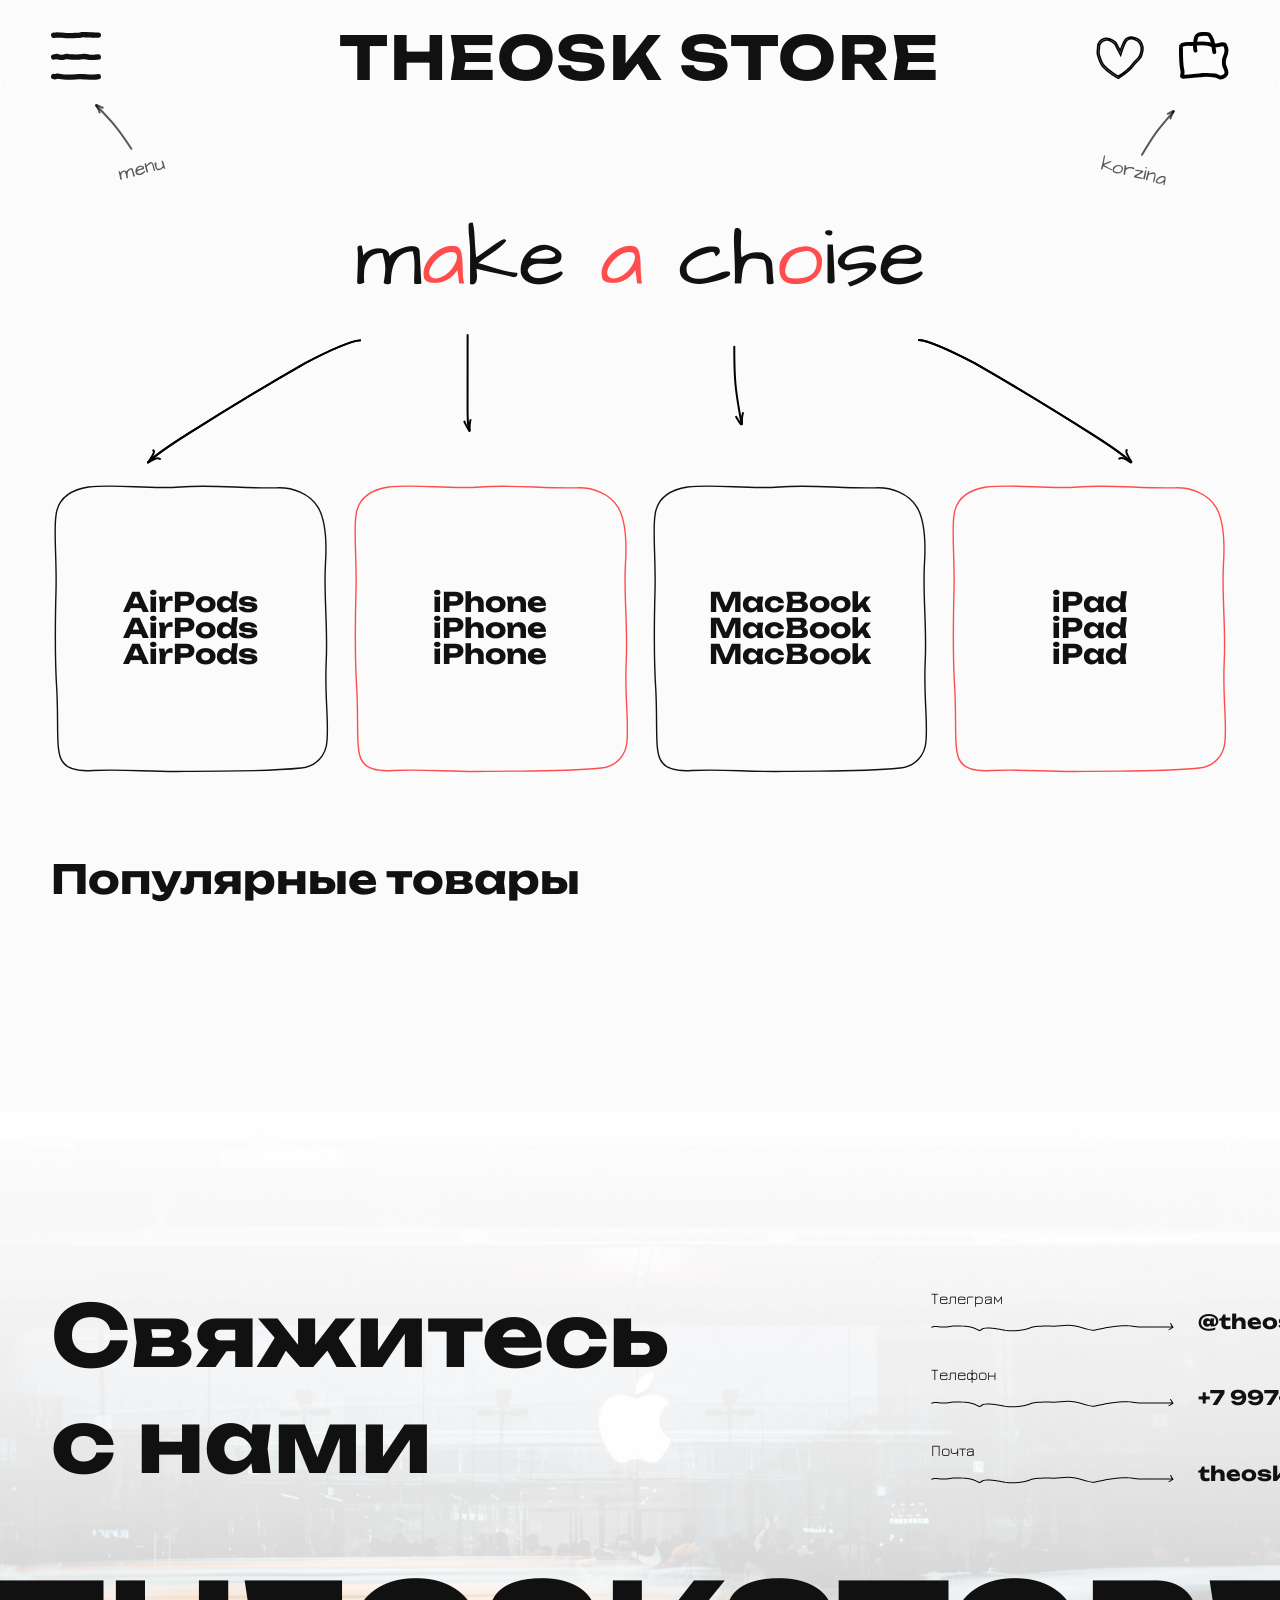
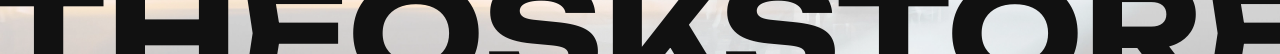
==== commit 26752748: "Adapt mobile storefront pages" ====
--- a/index.html
+++ b/index.html
@@ -35,12 +35,12 @@
             </ul>
           </nav>
 
-          <a href="index.html">THEOSK STORE</a>
+          <a href="/theosk/">THEOSK <span>STORE</span></a>
 
           <nav aria-label="Избранное и корзина">
             <ul>
               <li>
-                <a href="pages/favorites.html">
+                <a href="/theosk/favorites/">
                   <img src="DesignEkran/svg/Heart.svg" alt="Перейти в избранное" width="28" height="28" />
                   <img
                     src="DesignEkran/svg/HeartHover.svg"
@@ -52,7 +52,7 @@
                 </a>
               </li>
               <li>
-                <a href="pages/cart.html">
+                <a href="/theosk/cart/">
                   <img src="DesignEkran/svg/Korzina.svg" alt="Перейти в корзину" width="28" height="28" />
                   <img
                     src="DesignEkran/svg/KorzinaHover.svg"
@@ -65,6 +65,7 @@
               </li>
             </ul>
           </nav>
+
         </div>
       </header>
 
@@ -84,10 +85,12 @@
 
         <nav class="menu-overlay__nav" aria-label="Меню сайта">
           <ul>
-            <li><a href="index.html">Главная</a></li>
-            <li><a href="pages/specialOrder.html">Спецзаказ</a></li>
-            <li><a href="pages/catalog.html">Каталог</a></li>
-            <li><a href="pages/about.html">О нас</a></li>
+            <li><a href="/theosk/">Главная</a></li>
+            <li><a href="/theosk/special-order/">Спецзаказ</a></li>
+            <li><a href="/theosk/catalog/">Каталог</a></li>
+            <li class="menu-overlay__mobile-item"><a href="/theosk/cart/">Корзина</a></li>
+            <li class="menu-overlay__mobile-item"><a href="/theosk/favorites/">Избранное</a></li>
+            <li><a href="/theosk/about/">О нас</a></li>
           </ul>
         </nav>
       </aside>
@@ -105,9 +108,15 @@
             <h1 class="visually-hidden" id="home-categories-title">Главная страница THEOSK STORE</h1>
             <p>m<span>a</span>ke <span>a</span> ch<span>o</span>ise</p>
             <img src="Assets/buttons/Arrows(MainPage).svg" alt="" width="986" height="130" />
-            <ul>
-              <li>
-                <a href="pages/catalog.html?category=airpods">
+            <nav aria-label="Основные разделы">
+              <ul>
+                <li><a href="/theosk/catalog/">каталог</a></li>
+                <li><a href="/theosk/special-order/">спецзаказ</a></li>
+              </ul>
+            </nav>
+            <ul>
+              <li>
+                <a href="/theosk/catalog/?category=airpods">
                   <svg viewBox="0 0 335 350" aria-hidden="true">
                     <path
                       d="M45 6 C20 10, 8 22, 6 40 C3 58, 7 92, 6 130 C5 168, 4 205, 7 250 C9 290, 6 320, 12 332 C18 346, 35 347, 50 346 C88 344, 120 348, 162 347 C210 346, 250 348, 300 343 C318 341, 330 328, 331 310 C333 285, 328 255, 330 215 C332 175, 327 135, 329 100 C331 70, 329 45, 320 30 C310 14, 290 6, 270 7 C230 8, 195 3, 155 6 C115 9, 80 2, 45 6Z"
@@ -117,7 +126,7 @@
                 </a>
               </li>
               <li>
-                <a href="pages/catalog.html?category=iphone">
+                <a href="/theosk/catalog/?category=iphone">
                   <svg viewBox="0 0 335 350" aria-hidden="true">
                     <path
                       d="M45 6 C20 10, 8 22, 6 40 C3 58, 7 92, 6 130 C5 168, 4 205, 7 250 C9 290, 6 320, 12 332 C18 346, 35 347, 50 346 C88 344, 120 348, 162 347 C210 346, 250 348, 300 343 C318 341, 330 328, 331 310 C333 285, 328 255, 330 215 C332 175, 327 135, 329 100 C331 70, 329 45, 320 30 C310 14, 290 6, 270 7 C230 8, 195 3, 155 6 C115 9, 80 2, 45 6Z"
@@ -127,7 +136,7 @@
                 </a>
               </li>
               <li>
-                <a href="pages/catalog.html?category=macbook">
+                <a href="/theosk/catalog/?category=macbook">
                   <svg viewBox="0 0 335 350" aria-hidden="true">
                     <path
                       d="M45 6 C20 10, 8 22, 6 40 C3 58, 7 92, 6 130 C5 168, 4 205, 7 250 C9 290, 6 320, 12 332 C18 346, 35 347, 50 346 C88 344, 120 348, 162 347 C210 346, 250 348, 300 343 C318 341, 330 328, 331 310 C333 285, 328 255, 330 215 C332 175, 327 135, 329 100 C331 70, 329 45, 320 30 C310 14, 290 6, 270 7 C230 8, 195 3, 155 6 C115 9, 80 2, 45 6Z"
@@ -137,7 +146,7 @@
                 </a>
               </li>
               <li>
-                <a href="pages/catalog.html?category=ipad">
+                <a href="/theosk/catalog/?category=ipad">
                   <svg viewBox="0 0 335 350" aria-hidden="true">
                     <path
                       d="M45 6 C20 10, 8 22, 6 40 C3 58, 7 92, 6 130 C5 168, 4 205, 7 250 C9 290, 6 320, 12 332 C18 346, 35 347, 50 346 C88 344, 120 348, 162 347 C210 346, 250 348, 300 343 C318 341, 330 328, 331 310 C333 285, 328 255, 330 215 C332 175, 327 135, 329 100 C331 70, 329 45, 320 30 C310 14, 290 6, 270 7 C230 8, 195 3, 155 6 C115 9, 80 2, 45 6Z"
@@ -152,168 +161,6 @@
           <section id="products" aria-labelledby="products-title">
             <h2 id="products-title">Популярные товары</h2>
             <ul>
-              <li>
-                <article data-card-link="pages/product.html">
-                  <svg viewBox="0 0 273 456" aria-hidden="true">
-                    <path d="M39 -14 C22 -12, 8 -6, 3 12 C-1 31, 4 48, 2 67 C0 93, 6 111, 4 139 C2 168, 1 196, 4 224 C7 255, 2 282, 6 309 C9 334, 4 363, 8 389 C11 420, 7 440, 17 456 C27 472, 43 475, 62 473 C92 471, 116 476, 148 474 C181 472, 208 477, 239 472 C257 469, 267 455, 269 434 C272 407, 266 387, 268 357 C270 329, 264 300, 267 270 C270 236, 264 210, 266 180 C268 160, 267 146, 269 139 C267 111, 273 93, 271 67 C269 48, 274 31, 270 12 C265 -6, 251 -12, 234 -14 C198 -18, 160 -12, 122 -13 C91 -16, 66 -18, 39 -14Z"/>
-                  </svg>
-                  <div>
-                    <header>
-                      <p>
-                        <span>NEW</span>
-                      </p>
-                      <button type="button" aria-label="Добавить в избранное" data-favorite>
-                        <svg viewBox="0 0 35 32" aria-hidden="true">
-                          <path d="M14.4 7.6 C15.2 8.3 16.1 9.6 16.9 11.2 C17.2 11.8 17.4 12.5 17.6 13.2 C17.9 12.1 18.3 10.9 18.8 9.7 C19.4 8.2 20.2 6.8 21.0 6.0 C22.0 5.0 23.2 4.5 24.5 4.6 C25.7 4.7 26.9 5.1 28.0 5.8 C29.0 6.5 29.6 7.5 30.0 8.8 C30.4 10.1 30.4 11.4 30.1 12.7 C29.8 14.0 29.3 15.3 28.6 16.4 C27.9 17.5 27.0 18.5 26.0 19.4 C25.2 20.2 24.5 21.0 23.9 21.9 C23.1 23.1 22.0 24.3 20.8 25.4 C19.5 26.5 18.1 27.4 16.7 28.1 C15.4 27.4 14.0 26.5 12.7 25.5 C11.3 24.5 10.0 23.3 8.9 22.0 C7.9 20.8 7.1 19.6 6.5 18.3 C5.9 17.0 5.5 15.6 5.1 14.3 C4.8 13.1 4.7 11.9 4.7 10.8 C4.7 9.6 5.0 8.5 5.6 7.6 C6.2 6.7 7.1 6.0 8.3 5.5 C9.7 4.9 11.2 5.1 12.7 5.9 C13.3 6.2 13.9 6.6 14.4 7.0 C14.6 7.2 14.7 7.4 14.4 7.6 Z"/>
-                        </svg>
-                      </button>
-                    </header>
-                    <figure>
-                      <picture>
-                        <source
-                          type="image/webp"
-                          srcset="
-                            Assets/desktop/photo/iphone17PPM/iPhone_17_PPM_Orange/iphone-17-pro-max-cosmic-orange.webp 1x,
-                            Assets/desktop/photo/iphone17PPM/iPhone_17_PPM_Orange/iphone-17-pro-max-cosmic-orange@2x.webp 2x,
-                            Assets/desktop/photo/iphone17PPM/iPhone_17_PPM_Orange/iphone-17-pro-max-cosmic-orange@3x.webp 3x
-                          "
-                        />
-                        <img
-                          src="Assets/desktop/photo/iphone17PPM/iPhone_17_PPM_Orange/iphone-17-pro-max-cosmic-orange.png"
-                          srcset="
-                            Assets/desktop/photo/iphone17PPM/iPhone_17_PPM_Orange/iphone-17-pro-max-cosmic-orange.png 1x,
-                            Assets/desktop/photo/iphone17PPM/iPhone_17_PPM_Orange/iphone-17-pro-max-cosmic-orange@2x.png 2x,
-                            Assets/desktop/photo/iphone17PPM/iPhone_17_PPM_Orange/iphone-17-pro-max-cosmic-orange@3x.png 3x
-                          "
-                          alt="iPhone 17 Pro Max в цвете Cosmic Orange"
-                          width="189"
-                          height="234"
-                        />
-                      </picture>
-                    </figure>
-                    <div>
-                      <h3><a href="pages/product.html">iPhone 17 Pro Max</a></h3>
-                      <p>от 96 000 ₽</p>
-                      <p>В наличии</p>
-                    </div>
-                    <button type="button" data-cart>
-                      <svg viewBox="3 3 201 40" aria-hidden="true">
-                        <path d="M25.3 3.6 C19.0 3.2 13.1 4.9 9.3 7.8 C5.5 10.6 4.0 14.2 3.7 18.2 C3.4 20.9 3.1 23.6 3.6 26.8 C4.3 31.0 6.4 35.0 10.6 38.1 C14.7 41.2 20.3 42.9 27.5 42.6 C32.2 42.4 37.0 42.8 41.6 42.3 C46.1 41.8 50.7 42.7 55.2 42.2 C60.0 41.6 64.8 42.5 69.5 42.1 C74.2 41.7 79.0 42.6 83.8 42.2 C88.6 41.8 93.4 42.7 98.2 42.2 C103.0 41.7 107.8 42.6 112.6 42.1 C117.4 41.6 122.2 42.5 127.0 42.0 C131.8 41.5 136.6 42.4 141.4 42.1 C146.2 41.8 151.0 42.6 155.8 42.2 C160.6 41.9 165.4 42.7 170.2 42.3 C174.8 41.9 179.4 42.5 183.8 41.8 C189.8 40.9 194.8 39.0 198.6 35.9 C202.4 32.8 203.8 28.9 203.6 24.8 C203.4 22.0 203.6 19.2 203.1 16.4 C202.4 12.2 200.5 8.6 196.6 6.1 C192.6 3.6 186.8 2.9 180.2 3.5 C175.4 3.9 170.6 3.1 165.8 3.6 C161.0 4.1 156.2 3.2 151.4 3.7 C146.6 4.2 141.8 3.3 137.0 3.8 C132.2 4.3 127.4 3.4 122.6 3.9 C117.8 4.4 113.0 3.5 108.2 4.0 C103.4 4.5 98.6 3.6 93.8 4.1 C89.0 4.6 84.2 3.7 79.4 4.2 C74.6 4.7 69.8 3.8 65.0 4.3 C60.2 4.8 55.4 3.9 50.6 4.4 C45.8 4.9 41.0 4.0 36.2 4.5 C32.0 4.9 28.0 3.9 25.3 3.6 Z"/>
-                        <path d="M25.3 3.6 C19.0 3.2 13.1 4.9 9.3 7.8 C5.5 10.6 4.0 14.2 3.7 18.2 C3.4 20.9 3.1 23.6 3.6 26.8 C4.3 31.0 6.4 35.0 10.6 38.1 C14.7 41.2 20.3 42.9 27.5 42.6 C32.2 42.4 37.0 42.8 41.6 42.3 C46.1 41.8 50.7 42.7 55.2 42.2 C60.0 41.6 64.8 42.5 69.5 42.1 C74.2 41.7 79.0 42.6 83.8 42.2 C88.6 41.8 93.4 42.7 98.2 42.2 C103.0 41.7 107.8 42.6 112.6 42.1 C117.4 41.6 122.2 42.5 127.0 42.0 C131.8 41.5 136.6 42.4 141.4 42.1 C146.2 41.8 151.0 42.6 155.8 42.2 C160.6 41.9 165.4 42.7 170.2 42.3 C174.8 41.9 179.4 42.5 183.8 41.8 C189.8 40.9 194.8 39.0 198.6 35.9 C202.4 32.8 203.8 28.9 203.6 24.8 C203.4 22.0 203.6 19.2 203.1 16.4 C202.4 12.2 200.5 8.6 196.6 6.1 C192.6 3.6 186.8 2.9 180.2 3.5 C175.4 3.9 170.6 3.1 165.8 3.6 C161.0 4.1 156.2 3.2 151.4 3.7 C146.6 4.2 141.8 3.3 137.0 3.8 C132.2 4.3 127.4 3.4 122.6 3.9 C117.8 4.4 113.0 3.5 108.2 4.0 C103.4 4.5 98.6 3.6 93.8 4.1 C89.0 4.6 84.2 3.7 79.4 4.2 C74.6 4.7 69.8 3.8 65.0 4.3 C60.2 4.8 55.4 3.9 50.6 4.4 C45.8 4.9 41.0 4.0 36.2 4.5 C32.0 4.9 28.0 3.9 25.3 3.6 Z"/>
-                      </svg>
-                      <span>Добавить в корзину</span>
-                    </button>
-                  </div>
-                </article>
-              </li>
-              <li>
-                <article data-card-link="pages/product.html">
-                  <svg viewBox="0 0 273 456" aria-hidden="true">
-                    <path d="M39 -14 C22 -12, 8 -6, 3 12 C-1 31, 4 48, 2 67 C0 93, 6 111, 4 139 C2 168, 1 196, 4 224 C7 255, 2 282, 6 309 C9 334, 4 363, 8 389 C11 420, 7 440, 17 456 C27 472, 43 475, 62 473 C92 471, 116 476, 148 474 C181 472, 208 477, 239 472 C257 469, 267 455, 269 434 C272 407, 266 387, 268 357 C270 329, 264 300, 267 270 C270 236, 264 210, 266 180 C268 160, 267 146, 269 139 C267 111, 273 93, 271 67 C269 48, 274 31, 270 12 C265 -6, 251 -12, 234 -14 C198 -18, 160 -12, 122 -13 C91 -16, 66 -18, 39 -14Z"/>
-                  </svg>
-                  <div>
-                    <header>
-                      <p>
-                        <span>NEW</span>
-                      </p>
-                      <button type="button" aria-label="Добавить в избранное" data-favorite>
-                        <svg viewBox="0 0 35 32" aria-hidden="true">
-                          <path d="M14.4 7.6 C15.2 8.3 16.1 9.6 16.9 11.2 C17.2 11.8 17.4 12.5 17.6 13.2 C17.9 12.1 18.3 10.9 18.8 9.7 C19.4 8.2 20.2 6.8 21.0 6.0 C22.0 5.0 23.2 4.5 24.5 4.6 C25.7 4.7 26.9 5.1 28.0 5.8 C29.0 6.5 29.6 7.5 30.0 8.8 C30.4 10.1 30.4 11.4 30.1 12.7 C29.8 14.0 29.3 15.3 28.6 16.4 C27.9 17.5 27.0 18.5 26.0 19.4 C25.2 20.2 24.5 21.0 23.9 21.9 C23.1 23.1 22.0 24.3 20.8 25.4 C19.5 26.5 18.1 27.4 16.7 28.1 C15.4 27.4 14.0 26.5 12.7 25.5 C11.3 24.5 10.0 23.3 8.9 22.0 C7.9 20.8 7.1 19.6 6.5 18.3 C5.9 17.0 5.5 15.6 5.1 14.3 C4.8 13.1 4.7 11.9 4.7 10.8 C4.7 9.6 5.0 8.5 5.6 7.6 C6.2 6.7 7.1 6.0 8.3 5.5 C9.7 4.9 11.2 5.1 12.7 5.9 C13.3 6.2 13.9 6.6 14.4 7.0 C14.6 7.2 14.7 7.4 14.4 7.6 Z"/>
-                        </svg>
-                      </button>
-                    </header>
-                    <figure>
-                      <picture>
-                        <source
-                          type="image/webp"
-                          srcset="
-                            Assets/desktop/photo/iphone17PPM/iPhone_17_PPM_Silver/iphone-17-pro-max-silver.webp 1x,
-                            Assets/desktop/photo/iphone17PPM/iPhone_17_PPM_Silver/iphone-17-pro-max-silver@2x.webp 2x,
-                            Assets/desktop/photo/iphone17PPM/iPhone_17_PPM_Silver/iphone-17-pro-max-silver@3x.webp 3x
-                          "
-                        />
-                        <img
-                          src="Assets/desktop/photo/iphone17PPM/iPhone_17_PPM_Silver/iphone-17-pro-max-silver.png"
-                          srcset="
-                            Assets/desktop/photo/iphone17PPM/iPhone_17_PPM_Silver/iphone-17-pro-max-silver.png 1x,
-                            Assets/desktop/photo/iphone17PPM/iPhone_17_PPM_Silver/iphone-17-pro-max-silver@2x.png 2x,
-                            Assets/desktop/photo/iphone17PPM/iPhone_17_PPM_Silver/iphone-17-pro-max-silver@3x.png 3x
-                          "
-                          alt="iPhone 17 Pro в серебристом цвете"
-                          width="189"
-                          height="234"
-                        />
-                      </picture>
-                    </figure>
-                    <div>
-                      <h3><a href="pages/product.html">iPhone 17 Pro</a></h3>
-                      <p>от 89 000 ₽</p>
-                      <p>В наличии</p>
-                    </div>
-                    <button type="button" data-cart>
-                      <svg viewBox="3 3 201 40" aria-hidden="true">
-                        <path d="M25.3 3.6 C19.0 3.2 13.1 4.9 9.3 7.8 C5.5 10.6 4.0 14.2 3.7 18.2 C3.4 20.9 3.1 23.6 3.6 26.8 C4.3 31.0 6.4 35.0 10.6 38.1 C14.7 41.2 20.3 42.9 27.5 42.6 C32.2 42.4 37.0 42.8 41.6 42.3 C46.1 41.8 50.7 42.7 55.2 42.2 C60.0 41.6 64.8 42.5 69.5 42.1 C74.2 41.7 79.0 42.6 83.8 42.2 C88.6 41.8 93.4 42.7 98.2 42.2 C103.0 41.7 107.8 42.6 112.6 42.1 C117.4 41.6 122.2 42.5 127.0 42.0 C131.8 41.5 136.6 42.4 141.4 42.1 C146.2 41.8 151.0 42.6 155.8 42.2 C160.6 41.9 165.4 42.7 170.2 42.3 C174.8 41.9 179.4 42.5 183.8 41.8 C189.8 40.9 194.8 39.0 198.6 35.9 C202.4 32.8 203.8 28.9 203.6 24.8 C203.4 22.0 203.6 19.2 203.1 16.4 C202.4 12.2 200.5 8.6 196.6 6.1 C192.6 3.6 186.8 2.9 180.2 3.5 C175.4 3.9 170.6 3.1 165.8 3.6 C161.0 4.1 156.2 3.2 151.4 3.7 C146.6 4.2 141.8 3.3 137.0 3.8 C132.2 4.3 127.4 3.4 122.6 3.9 C117.8 4.4 113.0 3.5 108.2 4.0 C103.4 4.5 98.6 3.6 93.8 4.1 C89.0 4.6 84.2 3.7 79.4 4.2 C74.6 4.7 69.8 3.8 65.0 4.3 C60.2 4.8 55.4 3.9 50.6 4.4 C45.8 4.9 41.0 4.0 36.2 4.5 C32.0 4.9 28.0 3.9 25.3 3.6 Z"/>
-                        <path d="M25.3 3.6 C19.0 3.2 13.1 4.9 9.3 7.8 C5.5 10.6 4.0 14.2 3.7 18.2 C3.4 20.9 3.1 23.6 3.6 26.8 C4.3 31.0 6.4 35.0 10.6 38.1 C14.7 41.2 20.3 42.9 27.5 42.6 C32.2 42.4 37.0 42.8 41.6 42.3 C46.1 41.8 50.7 42.7 55.2 42.2 C60.0 41.6 64.8 42.5 69.5 42.1 C74.2 41.7 79.0 42.6 83.8 42.2 C88.6 41.8 93.4 42.7 98.2 42.2 C103.0 41.7 107.8 42.6 112.6 42.1 C117.4 41.6 122.2 42.5 127.0 42.0 C131.8 41.5 136.6 42.4 141.4 42.1 C146.2 41.8 151.0 42.6 155.8 42.2 C160.6 41.9 165.4 42.7 170.2 42.3 C174.8 41.9 179.4 42.5 183.8 41.8 C189.8 40.9 194.8 39.0 198.6 35.9 C202.4 32.8 203.8 28.9 203.6 24.8 C203.4 22.0 203.6 19.2 203.1 16.4 C202.4 12.2 200.5 8.6 196.6 6.1 C192.6 3.6 186.8 2.9 180.2 3.5 C175.4 3.9 170.6 3.1 165.8 3.6 C161.0 4.1 156.2 3.2 151.4 3.7 C146.6 4.2 141.8 3.3 137.0 3.8 C132.2 4.3 127.4 3.4 122.6 3.9 C117.8 4.4 113.0 3.5 108.2 4.0 C103.4 4.5 98.6 3.6 93.8 4.1 C89.0 4.6 84.2 3.7 79.4 4.2 C74.6 4.7 69.8 3.8 65.0 4.3 C60.2 4.8 55.4 3.9 50.6 4.4 C45.8 4.9 41.0 4.0 36.2 4.5 C32.0 4.9 28.0 3.9 25.3 3.6 Z"/>
-                      </svg>
-                      <span>Добавить в корзину</span>
-                    </button>
-                  </div>
-                </article>
-              </li>
-              <li>
-                <article data-card-link="pages/product.html">
-                  <svg viewBox="0 0 273 456" aria-hidden="true">
-                    <path d="M39 -14 C22 -12, 8 -6, 3 12 C-1 31, 4 48, 2 67 C0 93, 6 111, 4 139 C2 168, 1 196, 4 224 C7 255, 2 282, 6 309 C9 334, 4 363, 8 389 C11 420, 7 440, 17 456 C27 472, 43 475, 62 473 C92 471, 116 476, 148 474 C181 472, 208 477, 239 472 C257 469, 267 455, 269 434 C272 407, 266 387, 268 357 C270 329, 264 300, 267 270 C270 236, 264 210, 266 180 C268 160, 267 146, 269 139 C267 111, 273 93, 271 67 C269 48, 274 31, 270 12 C265 -6, 251 -12, 234 -14 C198 -18, 160 -12, 122 -13 C91 -16, 66 -18, 39 -14Z"/>
-                  </svg>
-                  <div>
-                    <header>
-                      <p>
-                        <span>NEW</span>
-                      </p>
-                      <button type="button" aria-label="Добавить в избранное" data-favorite>
-                        <svg viewBox="0 0 35 32" aria-hidden="true">
-                          <path d="M14.4 7.6 C15.2 8.3 16.1 9.6 16.9 11.2 C17.2 11.8 17.4 12.5 17.6 13.2 C17.9 12.1 18.3 10.9 18.8 9.7 C19.4 8.2 20.2 6.8 21.0 6.0 C22.0 5.0 23.2 4.5 24.5 4.6 C25.7 4.7 26.9 5.1 28.0 5.8 C29.0 6.5 29.6 7.5 30.0 8.8 C30.4 10.1 30.4 11.4 30.1 12.7 C29.8 14.0 29.3 15.3 28.6 16.4 C27.9 17.5 27.0 18.5 26.0 19.4 C25.2 20.2 24.5 21.0 23.9 21.9 C23.1 23.1 22.0 24.3 20.8 25.4 C19.5 26.5 18.1 27.4 16.7 28.1 C15.4 27.4 14.0 26.5 12.7 25.5 C11.3 24.5 10.0 23.3 8.9 22.0 C7.9 20.8 7.1 19.6 6.5 18.3 C5.9 17.0 5.5 15.6 5.1 14.3 C4.8 13.1 4.7 11.9 4.7 10.8 C4.7 9.6 5.0 8.5 5.6 7.6 C6.2 6.7 7.1 6.0 8.3 5.5 C9.7 4.9 11.2 5.1 12.7 5.9 C13.3 6.2 13.9 6.6 14.4 7.0 C14.6 7.2 14.7 7.4 14.4 7.6 Z"/>
-                        </svg>
-                      </button>
-                    </header>
-                    <figure>
-                      <picture>
-                        <source
-                          type="image/webp"
-                          srcset="
-                            Assets/desktop/photo/iphone17/iPhone_17_Sage/iphone-17-sage.webp 1x,
-                            Assets/desktop/photo/iphone17/iPhone_17_Sage/iphone-17-sage@2x.webp 2x,
-                            Assets/desktop/photo/iphone17/iPhone_17_Sage/iphone-17-sage@3x.webp 3x
-                          "
-                        />
-                        <img
-                          src="Assets/desktop/photo/iphone17/iPhone_17_Sage/iphone-17-sage.png"
-                          srcset="
-                            Assets/desktop/photo/iphone17/iPhone_17_Sage/iphone-17-sage.png 1x,
-                            Assets/desktop/photo/iphone17/iPhone_17_Sage/iphone-17-sage@2x.png 2x,
-                            Assets/desktop/photo/iphone17/iPhone_17_Sage/iphone-17-sage@3x.png 3x
-                          "
-                          alt="iPhone 17 в цвете Sage"
-                          width="189"
-                          height="234"
-                        />
-                      </picture>
-                    </figure>
-                    <div>
-                      <h3><a href="pages/product.html">iPhone 17</a></h3>
-                      <p>от 65 000 ₽</p>
-                      <p>В наличии</p>
-                    </div>
-                    <button type="button" data-cart>
-                      <svg viewBox="3 3 201 40" aria-hidden="true">
-                        <path d="M25.3 3.6 C19.0 3.2 13.1 4.9 9.3 7.8 C5.5 10.6 4.0 14.2 3.7 18.2 C3.4 20.9 3.1 23.6 3.6 26.8 C4.3 31.0 6.4 35.0 10.6 38.1 C14.7 41.2 20.3 42.9 27.5 42.6 C32.2 42.4 37.0 42.8 41.6 42.3 C46.1 41.8 50.7 42.7 55.2 42.2 C60.0 41.6 64.8 42.5 69.5 42.1 C74.2 41.7 79.0 42.6 83.8 42.2 C88.6 41.8 93.4 42.7 98.2 42.2 C103.0 41.7 107.8 42.6 112.6 42.1 C117.4 41.6 122.2 42.5 127.0 42.0 C131.8 41.5 136.6 42.4 141.4 42.1 C146.2 41.8 151.0 42.6 155.8 42.2 C160.6 41.9 165.4 42.7 170.2 42.3 C174.8 41.9 179.4 42.5 183.8 41.8 C189.8 40.9 194.8 39.0 198.6 35.9 C202.4 32.8 203.8 28.9 203.6 24.8 C203.4 22.0 203.6 19.2 203.1 16.4 C202.4 12.2 200.5 8.6 196.6 6.1 C192.6 3.6 186.8 2.9 180.2 3.5 C175.4 3.9 170.6 3.1 165.8 3.6 C161.0 4.1 156.2 3.2 151.4 3.7 C146.6 4.2 141.8 3.3 137.0 3.8 C132.2 4.3 127.4 3.4 122.6 3.9 C117.8 4.4 113.0 3.5 108.2 4.0 C103.4 4.5 98.6 3.6 93.8 4.1 C89.0 4.6 84.2 3.7 79.4 4.2 C74.6 4.7 69.8 3.8 65.0 4.3 C60.2 4.8 55.4 3.9 50.6 4.4 C45.8 4.9 41.0 4.0 36.2 4.5 C32.0 4.9 28.0 3.9 25.3 3.6 Z"/>
-                        <path d="M25.3 3.6 C19.0 3.2 13.1 4.9 9.3 7.8 C5.5 10.6 4.0 14.2 3.7 18.2 C3.4 20.9 3.1 23.6 3.6 26.8 C4.3 31.0 6.4 35.0 10.6 38.1 C14.7 41.2 20.3 42.9 27.5 42.6 C32.2 42.4 37.0 42.8 41.6 42.3 C46.1 41.8 50.7 42.7 55.2 42.2 C60.0 41.6 64.8 42.5 69.5 42.1 C74.2 41.7 79.0 42.6 83.8 42.2 C88.6 41.8 93.4 42.7 98.2 42.2 C103.0 41.7 107.8 42.6 112.6 42.1 C117.4 41.6 122.2 42.5 127.0 42.0 C131.8 41.5 136.6 42.4 141.4 42.1 C146.2 41.8 151.0 42.6 155.8 42.2 C160.6 41.9 165.4 42.7 170.2 42.3 C174.8 41.9 179.4 42.5 183.8 41.8 C189.8 40.9 194.8 39.0 198.6 35.9 C202.4 32.8 203.8 28.9 203.6 24.8 C203.4 22.0 203.6 19.2 203.1 16.4 C202.4 12.2 200.5 8.6 196.6 6.1 C192.6 3.6 186.8 2.9 180.2 3.5 C175.4 3.9 170.6 3.1 165.8 3.6 C161.0 4.1 156.2 3.2 151.4 3.7 C146.6 4.2 141.8 3.3 137.0 3.8 C132.2 4.3 127.4 3.4 122.6 3.9 C117.8 4.4 113.0 3.5 108.2 4.0 C103.4 4.5 98.6 3.6 93.8 4.1 C89.0 4.6 84.2 3.7 79.4 4.2 C74.6 4.7 69.8 3.8 65.0 4.3 C60.2 4.8 55.4 3.9 50.6 4.4 C45.8 4.9 41.0 4.0 36.2 4.5 C32.0 4.9 28.0 3.9 25.3 3.6 Z"/>
-                      </svg>
-                      <span>Добавить в корзину</span>
-                    </button>
-                  </div>
-                </article>
-              </li>
             </ul>
           </section>
         </div>
--- a/styles/base.css
+++ b/styles/base.css
@@ -245,12 +245,6 @@
   margin-bottom: 0;
   color: var(--color-muted);
   font-size: 15px;
-}
-
-body#home header {
-  position: sticky;
-  top: 0;
-  z-index: 10;
 }
 
 body#home header .container {
@@ -340,6 +334,31 @@
   opacity: 1;
 }
 
+body#home header nav [data-cart-count] {
+  position: absolute;
+  top: -2px;
+  right: -4px;
+  z-index: 3;
+  display: inline-grid;
+  min-width: 18px;
+  height: 18px;
+  padding: 0 5px;
+  place-items: center;
+  border-radius: 999px;
+  background: #ff4d4d;
+  color: #ffffff;
+  font-family: "Unbounded", sans-serif;
+  font-size: 9px;
+  font-weight: 700;
+  line-height: 1;
+  box-sizing: border-box;
+  pointer-events: none;
+}
+
+body#home header nav [data-cart-count][hidden] {
+  display: none;
+}
+
 body#home header nav .header-current-icon img {
   opacity: 1;
 }
@@ -447,6 +466,10 @@
   padding: 0;
   list-style: none;
   text-align: center;
+}
+
+body#home .menu-overlay__mobile-item {
+  display: none;
 }
 
 body#home .menu-overlay__nav a {
@@ -502,6 +525,11 @@
   display: grid;
   gap: 25px;
   padding: 28px 29px 25px;
+}
+
+body#home .cart-config-dialog [data-cart-dialog-options] {
+  display: grid;
+  gap: 28px;
 }
 
 body#home .cart-config-dialog header {
@@ -1572,6 +1600,21 @@
   font-size: 24px;
 }
 
+body#home #products .products-empty {
+  grid-column: 1 / -1;
+  display: grid;
+  place-items: center;
+  width: 100%;
+  min-height: 160px;
+}
+
+body#home #products .products-empty p {
+  margin: 0;
+  color: #8f8f8f;
+  font-family: "Unbounded", sans-serif;
+  font-size: 24px;
+}
+
 body.favorites-page #products ul {
   row-gap: 48px;
 }
@@ -1581,6 +1624,19 @@
   grid-template-columns: 1fr;
   padding: 0;
   list-style: none;
+}
+
+body.cart-page #cart .cart-empty {
+  display: grid;
+  place-items: center;
+  min-height: 180px;
+}
+
+body.cart-page #cart .cart-empty p {
+  margin: 0;
+  color: #8f8f8f;
+  font-family: "Unbounded", sans-serif;
+  font-size: 24px;
 }
 
 body.cart-page #cart article {
@@ -1690,7 +1746,7 @@
   display: inline-flex;
   align-items: center;
   justify-content: center;
-  gap: 16px;
+  gap: 6px;
   width: 150px;
   height: 64px;
   padding: 0 20px;
@@ -1729,6 +1785,9 @@
   display: inline-flex;
   align-items: center;
   justify-content: center;
+  flex: 0 0 42px;
+  width: 42px;
+  height: 44px;
   padding: 0;
   transition: transform 0.18s ease;
 }
@@ -1912,6 +1971,10 @@
   margin: 8px auto 0;
 }
 
+body#home #entry > nav {
+  display: none;
+}
+
 body#home #entry ul {
   display: grid;
   grid-template-columns: repeat(4, 1fr);
@@ -2045,6 +2108,7 @@
   position: relative;
   padding: 0;
   min-height: 456px;
+  --product-card-image-size: 130%;
 }
 
 body#home #products article > div {
@@ -2157,10 +2221,15 @@
 }
 
 body#home #products figure img {
-  width: 130%;
-  height: 130%;
+  width: var(--product-card-image-size);
+  height: var(--product-card-image-size);
   object-fit: contain;
   transition: transform 0.18s ease;
+}
+
+body#home #products article[data-product-slug="airpods-4"],
+body#home #products article[data-product-slug="airpods-pro-3"] {
+  --product-card-image-size: 96%;
 }
 
 body#home #products article:hover > svg:first-child path {
@@ -2480,7 +2549,7 @@
 }
 
 body.special-order-page .special-order__countries {
-  padding: 145px 0 110px;
+  padding: 145px 0 0px;
 }
 
 body.special-order-page .special-order__countries ul {
@@ -2498,14 +2567,9 @@
 }
 
 body.special-order-page .special-order__countries img {
-  width: 87px;
-  height: 87px;
+  width: 110px;
+  height: 110px;
   object-fit: contain;
-  transition: transform 0.18s ease;
-}
-
-body.special-order-page .special-order__countries img:hover {
-  transform: scale(1.08);
 }
 
 body.error-page main {
@@ -2803,7 +2867,7 @@
 
   body#home footer h2 {
     margin-bottom: 24px;
-    font-size: 78px;
+    font-size: 40px;
   }
 
   body#home footer address {
@@ -2821,6 +2885,11 @@
 }
 
 @media (max-width: 640px) {
+  html,
+  body {
+    overflow-x: hidden;
+  }
+
   .container {
     width: 94%;
   }
@@ -2843,7 +2912,7 @@
 
   main .container > section:first-child,
   main > .container > section + section article {
-    padding: 22px;
+    padding: 20px 0 0 0;
   }
 
   main .container > section:first-child > p:first-child {
@@ -2870,60 +2939,529 @@
   }
 
   body#home header .container {
-    grid-template-columns: auto 1fr auto;
+    width: calc(100vw - 16px);
+    align-items: center;
+    padding: 2px 0 10px;
+  }
+
+  body#home header nav {
+    width: auto;
+  }
+
+  body#home header nav:first-of-type svg,
+  body#home header nav:last-of-type img {
+    display: none;
+  }
+
+  body#home header nav :is(a, button, .header-current-icon) {
+    width: 40px;
+    height: 40px;
+    background: center / 40px 40px no-repeat;
+  }
+
+  body#home header nav:first-of-type button {
+    background-image: url("../DesignEkran/svg/Burger_Mobile.svg");
+  }
+
+  body#home header nav:last-of-type {
+    position: fixed;
+    top: 2px;
+    right: 8px;
+    z-index: 12;
+    width: 40px;
+    height: 40px;
+    background: url("../DesignEkran/svg/Korzina_Mobile.svg") center / contain no-repeat;
+  }
+
+  body#home header nav:last-of-type li:first-child {
+    display: none;
+  }
+
+  body#home header .container > a {
+    font-size: 39px;
+    line-height: 1;
+    text-align: center;
+  }
+
+  body#home header .container > a span {
+    display: none;
+  }
+
+  body#home .breadcrumbs {
+    display: none;
+  }
+
+  body#home .menu-overlay {
     align-items: start;
-    padding: 20px 0 10px;
-  }
-
-  body#home header .container > a {
+    place-items: start center;
+    min-height: 100dvh;
+  }
+
+  body#home .menu-overlay__close {
+    top: 26px;
+    left: 24px;
+    width: 40px;
+    height: 40px;
+    background: url("../DesignEkran/svg/Burger_Krest_Mobile.svg") center / contain no-repeat;
+  }
+
+  body#home .menu-overlay__close svg {
+    display: none;
+  }
+
+  body#home .menu-overlay__nav {
+    width: 100%;
+    padding-top: clamp(100px, 18vh, 120px);
+    transform: none;
+  }
+
+  body#home .menu-overlay__nav ul {
+    gap: clamp(34px, 7vh, 50px);
+  }
+
+  body#home .menu-overlay__mobile-item {
+    display: list-item;
+  }
+
+  body#home #notes {
+    display: none;
+  }
+
+  body#home #entry > p,
+  body#home #entry > img,
+  body#home #entry > ul {
+    display: none;
+  }
+
+  body#home #entry > nav {
+    width: calc(100vw - 64px);
+    display: block;
+    margin: 48px auto 0;
+  }
+
+  body#home #entry > nav ul {
+    display: grid;
+    grid-template-columns: 1fr;
+    gap: 18px;
+    margin: 0;
+    padding: 0;
+    list-style: none;
+  }
+
+  body#home #entry > nav a {
+    position: relative;
+    display: grid;
+    width: 100%;
+    max-width: none;
+    min-height: 104px;
+    margin: 0;
+    place-items: center;
+    padding: 22px 28px;
+    border: 0;
+    font-family: "Unbounded", sans-serif;
+    font-size: 37px;
+    font-weight: 700;
+    line-height: 1;
+    text-transform: lowercase;
+  }
+
+  body#home #entry > nav a::before {
+    content: "";
+    position: absolute;
+    inset: 0;
+    background: url("data:image/svg+xml,%3Csvg viewBox='0 0 520 116' xmlns='http://www.w3.org/2000/svg'%3E%3Cpath d='M34 9 C72 3 106 8 140 6 C186 4 220 8 260 6 C302 4 344 8 386 6 C428 4 462 4 486 10 C512 17 520 46 511 68 C503 90 488 103 466 107 C422 114 378 107 332 110 C282 113 232 106 184 110 C140 113 94 108 52 110 C25 111 8 93 5 66 C1 37 12 17 34 9Z' fill='none' stroke='%23111111' stroke-width='2.1' stroke-linecap='round' stroke-linejoin='round'/%3E%3C/svg%3E") center / 100% 100% no-repeat;
+    pointer-events: none;
+  }
+
+  body#home #products h2 {
+    margin: 52px 0 0;
+    font-size: 27px;
+    line-height: 1.1;
+  }
+
+  body#home #products ul {
+    display: grid;
+    grid-template-columns: repeat(2, minmax(0, 1fr));
+    gap: clamp(22px, 6vw, 30px) clamp(12px, 4vw, 16px);
+    margin: 30px auto 0;
+  }
+
+  body#home #products li {
+    width: auto;
+    min-width: 0;
+  }
+
+  body#home #products article {
+    width: 100%;
+    aspect-ratio: 1 / 1.66;
+    height: auto;
+    min-height: 0;
+    min-width: 0;
+    --product-card-image-size: 108%;
+  }
+
+  body#home #products article::before {
+    content: "";
+    position: absolute;
+    inset: 0;
+    background: url("data:image/svg+xml,%3Csvg viewBox='0 0 210 348' xmlns='http://www.w3.org/2000/svg'%3E%3Cpath d='M21 5 C45 0 70 5 100 4 C130 3 156 1 186 7 C203 11 208 27 208 50 C209 83 205 116 207 151 C209 188 205 224 207 265 C208 314 193 342 166 344 C123 347 86 342 41 345 C18 346 8 323 7 277 C5 226 8 186 6 140 C4 94 7 61 6 32 C6 18 11 9 21 5Z' fill='none' stroke='%23111111' stroke-width='1.8' stroke-linecap='round' stroke-linejoin='round'/%3E%3C/svg%3E") center / 100% 100% no-repeat;
+    pointer-events: none;
+  }
+
+  body#home #products article > svg:first-child {
+    display: none;
+  }
+
+  body#home #products article > div {
+    min-height: 100%;
+    grid-template-rows: auto minmax(78px, 1fr) auto auto;
+    padding: clamp(14px, 4vw, 17px) clamp(9px, 3vw, 13px) clamp(16px, 5vw, 22px);
+  }
+
+  body#home #products article > div > header > p span {
+    min-width: clamp(22px, 7vw, 28px);
+    min-height: clamp(14px, 4.8vw, 18px);
+    font-size: clamp(4px, 1.4vw, 5px);
+  }
+
+  body#home #products article > div > header > button {
+    width: clamp(24px, 8vw, 30px);
+    height: clamp(24px, 8vw, 30px);
+  }
+
+  body#home #products article > div > header > button svg {
+    width: 100%;
+    height: 100%;
+  }
+
+  body#home #products figure {
+    width: min(76%, 132px);
+    height: clamp(76px, 24vw, 106px);
+    margin-top: clamp(4px, 2vw, 8px);
+  }
+
+  body#home #products h3 {
+    margin-top: clamp(6px, 2vw, 10px);
+    font-size: clamp(11px, 3.6vw, 10px);
+    line-height: 1.05;
+  }
+
+  body#home #products article > div > div > p:first-of-type {
+    margin-top: clamp(7px, 2vw, 10px);
+    font-size: clamp(10px, 3.4vw, 10px);
+  }
+
+  body#home #products article > div > div > p:last-of-type {
+    display: none;
+  }
+
+  body#home #products article > div > button[data-cart] {
+    width: min(84%, 136px);
+    margin-top: clamp(8px, 2.5vw, 12px);
+  }
+
+  body#home #products article > div > button[data-cart] span {
+    font-size: clamp(10px, 3.3vw, 13px);
+  }
+
+  body#home #products article > div > button[data-cart] svg {
+    height: 28px;
+  }
+
+  body.catalog-page [data-category-tabs] {
+    margin-top: 22px;
+  }
+
+  body.catalog-page [data-category-tabs] ul {
+    display: grid;
+    grid-template-columns: repeat(2, minmax(0, 1fr));
+    gap: 20px clamp(34px, 10vw, 64px);
+    justify-items: center;
+  }
+
+  body.catalog-page [data-category-tabs] button {
+    padding: 0 3px 12px;
+    font-size: 22px;
+  }
+
+  body.catalog-page [data-category-tabs] button::after {
+    height: 10px;
+    background: url("data:image/svg+xml,%3Csvg width='180' height='22' viewBox='0 0 180 22' fill='none' xmlns='http://www.w3.org/2000/svg'%3E%3Cpath d='M2 13 C13 6 25 17 37 9 C49 3 60 18 73 10 C86 3 98 17 111 8 C124 1 136 17 149 9 C160 4 169 14 178 7' stroke='black' stroke-width='1' stroke-linecap='round' vector-effect='non-scaling-stroke'/%3E%3C/svg%3E") center / 100% 10px no-repeat;
+  }
+
+  body.product-page main {
+    padding: 18px 0 0;
+  }
+
+  body.product-page .product {
+    grid-template-columns: 1fr;
+    gap: 28px;
+    max-width: none;
+    margin: 0;
+  }
+
+  body.product-page .product > figure {
+    min-height: 312px;
+  }
+
+  body.product-page .product > figure img {
+    width: min(64vw, 236px);
+    height: 312px;
+  }
+
+  body.product-page .product > section {
+    position: relative;
+    display: grid;
+    width: min(82vw, 300px);
+    margin: 0 auto;
+  }
+
+  body.product-page .product > section > header {
+    justify-content: center;
+    gap: 12px;
+  }
+
+  body.product-page .product h1 {
     font-size: 24px;
     text-align: center;
   }
 
-  body#home #entry > p {
-    font-size: 32px;
-  }
-
-  body#home #notes {
-    min-height: 64px;
-  }
-
-  body#home #notes p {
-    font-size: 20px;
-  }
-
-  body#home #notes p:first-of-type {
-    left: 56px;
-  }
-
-  body#home #notes p:last-of-type {
-    right: 62px;
-  }
-
-  body#home #notes img:first-of-type {
-    left: 20px;
-  }
-
-  body#home #notes img:last-of-type {
-    right: 20px;
-  }
-
-  body#home #entry > img {
+  body.product-page .product header button {
+    width: 28px;
+    height: 28px;
+  }
+
+  body.product-page .product header button svg {
+    width: 24px;
+    height: 22px;
+  }
+
+  body.product-page .product > section > p {
+    order: 2;
+    margin-top: 18px;
+    font-size: 11px;
+    text-align: center;
+  }
+
+  body.product-page .product > section > p:nth-of-type(2) {
+    order: 1;
+    margin: 14px 0 0;
+    font-size: 11px;
+  }
+
+  body.product-page .product > section > p:nth-of-type(3) {
+    position: absolute;
+    right: 0;
+    bottom: 8px;
+    margin: 0;
+    font-size: 18px;
+    line-height: 1;
+  }
+
+  body.product-page .product form {
+    order: 3;
+    gap: 28px;
     width: 100%;
-  }
-
-  body#home #entry ul,
-  body#home #advantages ul,
-  body#home #products ul {
+    margin-top: 26px;
+  }
+
+  body.product-page .product-option {
+    gap: 12px;
+    font-size: 16px;
+  }
+
+  body.product-page .product-option > button {
+    display: flex;
+    align-items: center;
+    height: 38px;
+    padding: 0 36px 0 12px;
+    font-size: 14px;
+    line-height: 1;
+  }
+
+  body.product-page .product-option > button::before {
+    top: 14px;
+    right: 13px;
+    width: 7px;
+    height: 7px;
+  }
+
+  body.product-page .product-option > button[aria-expanded="true"]::before {
+    top: 17px;
+  }
+
+  body.product-page .product-option > ul {
+    height: auto;
+    min-height: 118px;
+    padding: 10px 0;
+  }
+
+  body.product-page .product-option:nth-of-type(2) > ul {
+    height: auto;
+    min-height: 96px;
+  }
+
+  body.product-page .product-option li > button {
+    width: calc(100% - 28px);
+    margin: 0 14px;
+    padding: 6px 8px 6px 22px;
+    font-size: 12px;
+  }
+
+  body.product-page .product form > button {
+    width: 170px;
+    height: 42px;
+    margin-top: 0;
+  }
+
+  body.product-page .product form > button span {
+    font-size: 17px;
+  }
+
+  body.product-page .product-description {
+    width: min(84vw, 320px);
+    margin: 76px auto 0;
+  }
+
+  body.product-page .product-description h2 {
+    margin-bottom: 28px;
+    font-size: 22px;
+    line-height: 1.1;
+  }
+
+  body.product-page .product-description p,
+  body.product-page .product-description li {
+    font-size: 11px;
+    line-height: 1.25;
+  }
+
+  body.product-page .product-description p {
+    margin-bottom: 28px;
+  }
+
+  body.product-page .product-description ul {
+    padding-left: 16px;
+  }
+
+  body.special-order-page main {
+    padding-top: 22px;
+  }
+
+  body.special-order-page .favorites-hero h1 {
+    font-size: 23px;
+  }
+
+  body.special-order-page .favorites-hero__line {
+    width: 100vw;
+    max-width: none;
+    height: 10px;
+    margin-left: calc(50% - 50vw);
+    object-fit: cover;
+  }
+
+  body.special-order-page .special-order {
+    display: grid;
     grid-template-columns: 1fr;
-  }
-
-  body#home #entry li a {
-    max-width: 335px;
-  }
-
-  body#home #entry li strong {
-    font-size: 42px;
+    gap: 0;
+    padding-top: 28px;
+  }
+
+  body.special-order-page .special-order__copy {
+    display: contents;
+  }
+
+  body.special-order-page .special-order__copy h2 {
+    order: 1;
+    margin: 0 0 28px;
+    font-size: 23px;
+    line-height: 1.12;
+    text-align: center;
+  }
+
+  body.special-order-page .special-order__copy > p {
+    order: 2;
+    margin: 0 auto 22px;
+    max-width: 320px;
+    font-size: 11px;
+    line-height: 1.25;
+    text-align: center;
+  }
+
+  body.special-order-page .special-order__form {
+    order: 3;
+    grid-template-columns: repeat(2, minmax(0, 1fr));
+    gap: 18px 44px;
+    width: min(88vw, 392px);
+    margin: 0 auto;
+    padding-top: 0;
+  }
+
+  body.special-order-page .special-order__form :is(input, textarea) {
+    padding: 0 18px;
+    font-size: 12px;
+  }
+
+  body.special-order-page .special-order__form input {
+    height: 36px;
+  }
+
+  body.special-order-page .special-order__form textarea {
+    height: 132px;
+    padding-top: 22px;
+  }
+
+  body.special-order-page .special-order__form > button {
+    height: 68px;
+    margin-top: 4px;
+    font-size: 15px;
+  }
+
+  body.special-order-page .special-order__form > p {
+    margin-top: 0;
+    font-size: 7px;
+  }
+
+  body.special-order-page .special-order__copy section {
+    order: 4;
+    width: min(86vw, 380px);
+    margin: 0 auto;
+    padding: 0;
+  }
+
+  body.special-order-page .special-order__copy section:first-of-type {
+    margin-top: 78px;
+  }
+
+  body.special-order-page .special-order__copy section + section {
+    margin-top: 34px;
+  }
+
+  body.special-order-page .special-order__copy h3 {
+    margin-bottom: 14px;
+    font-size: 22px;
+    line-height: 1.08;
+  }
+
+  body.special-order-page .special-order__copy section p {
+    font-size: 13px;
+    line-height: 1.3;
+  }
+
+  body.special-order-page .special-order__countries {
+    padding: 66px 0 0;
+  }
+
+  body.special-order-page .special-order__countries ul {
+    gap: 0;
+  }
+
+  body.special-order-page .special-order__countries img {
+    width: 38px;
+    height: 38px;
+  }
+
+  body#home #advantages ul {
+    grid-template-columns: 1fr;
   }
 
   body#home #advantages article {
@@ -2939,44 +3477,500 @@
     margin-top: 8px;
   }
 
-  body#home #products figure {
-    height: 156px;
-  }
-
   body#home footer {
-    margin-top: 56px;
-    min-height: auto;
+    margin-top: 42px;
+    min-height: 400px;
   }
 
   body#home footer .container {
-    padding: 42px 0 92px;
+    width: calc(100vw - 32px);
+    padding: 50px 0 0;
+  }
+
+  body#home footer > picture img {
+    object-position: center bottom;
+  }
+
+  body#home footer section {
+    display: block;
+  }
+
+  body#home footer h2 {
+    font-size: 48px;
+  }
+
+  body#home footer address {
+    width: 100%;
+    margin: 0;
   }
 
   body#home footer address ul {
-    gap: 20px;
+    gap: 28px;
   }
 
   body#home footer address li {
-    grid-template-columns: auto;
+    grid-template-columns: 150px 1fr;
     grid-template-areas:
-      "label"
-      "arrow"
-      "value";
-    align-items: flex-start;
-    gap: 10px;
+      "label value"
+      "arrow value";
+    align-items: center;
+    column-gap: 16px;
+    row-gap: 8px;
     margin-left: 0;
   }
 
   body#home footer address span {
-    font-size: 26px;
+    align-self: end;
+    font-size: 15px;
   }
 
   body#home footer address a {
-    font-size: 34px;
+    align-self: center;
+    font-size: 15px;
+    line-height: 1.1;
   }
 
   body#home footer address img {
-    max-width: 243px;
-  }
-
-}
+    width: 140px;
+    max-width: 100%;
+  }
+
+  body#home.favorites-page .favorites-hero h1 {
+    font-size: 30px;
+  }
+
+  body#home.favorites-page .favorites-hero__line {
+    width: 100vw;
+    max-width: none;
+    height: 12px;
+    margin-left: calc(50% - 50vw);
+    object-fit: cover;
+  }
+
+  body#home.cart-page header nav:last-of-type {
+    top: 0;
+    right: 6px;
+    width: 50px;
+    height: 50px;
+    background: none;
+  }
+
+  body#home.cart-page header nav:last-of-type .header-current-icon {
+    width: 50px;
+    height: 50px;
+    background: url("../DesignEkran/svg/Korzina_Neclick_Mobile.svg") center / 50px 50px no-repeat;
+    cursor: default;
+  }
+
+  body#home.cart-page header nav:last-of-type .header-current-icon img {
+    display: none;
+  }
+
+  body#home.cart-page header .header-current-icon [data-cart-count] {
+    display: none;
+  }
+
+  body#home.cart-page .favorites-hero h1 {
+    justify-content: center;
+    gap: 14px;
+  }
+
+  body#home.cart-page .favorites-hero__line {
+    width: 100vw;
+    max-width: none;
+    height: 12px;
+    margin-left: calc(50% - 50vw);
+    object-fit: cover;
+  }
+
+  body#home.cart-page #cart ul {
+    margin-top: 34px;
+  }
+
+  body#home.cart-page #cart article {
+    grid-template-columns: clamp(112px, 32vw, 154px) minmax(0, 1fr) 40px;
+    grid-template-areas:
+      "image info remove"
+      "image info remove"
+      "image info remove";
+    gap: 0 clamp(8px, 3vw, 16px);
+    min-height: 252px;
+    padding: 34px 8px 0;
+  }
+
+  body#home.cart-page #cart article > button:first-child {
+    display: none;
+  }
+
+  body#home.cart-page #cart article::after {
+    height: 12px;
+    margin: 26px -8px 0;
+    background-size: 100% 12px;
+  }
+
+  body#home.cart-page #cart figure {
+    grid-area: image;
+    align-self: start;
+    width: 100%;
+    height: clamp(132px, 34vw, 168px);
+    margin-top: 0;
+  }
+
+  body#home.cart-page #cart figure img {
+    width: 116%;
+    height: 116%;
+  }
+
+  body#home.cart-page #cart article > div {
+    grid-area: info;
+    display: grid;
+    grid-template-rows: auto auto 1fr auto;
+    min-height: 170px;
+    padding-top: 0;
+  }
+
+  body#home.cart-page #cart h3 {
+    font-size: 20px;
+  }
+
+  body#home.cart-page #cart div p {
+    margin-top: 16px;
+    font-size: 20px;
+  }
+
+  body#home.cart-page #cart div p:last-child {
+    align-self: end;
+    margin-top: 0;
+    font-size: 20px;
+  }
+
+  body#home.cart-page #cart form {
+    grid-column: 2 / 4;
+    grid-row: 1 / 4;
+    align-self: end;
+    justify-self: end;
+    gap: 2px;
+    width: 118px;
+    height: 48px;
+    padding: 0 10px;
+  }
+
+  body#home.cart-page #cart form button {
+    flex-basis: 32px;
+    width: 32px;
+    height: 34px;
+  }
+
+  body#home.cart-page #cart output {
+    font-size: 22px;
+  }
+
+  body#home.cart-page #cart form button:first-of-type img {
+    width: 24px;
+    height: 4px;
+  }
+
+  body#home.cart-page #cart form button:last-of-type img {
+    width: 25px;
+    height: 25px;
+  }
+
+  body#home.cart-page #cart article > button:last-child {
+    grid-area: remove;
+    align-self: start;
+    justify-self: end;
+    width: 40px;
+    height: 40px;
+    background: url("../DesignEkran/svg/Krest_Korzina_Mobile.svg") center / 40px 40px no-repeat;
+  }
+
+  body#home.cart-page #cart article > button:last-child svg,
+  body#home.cart-page #cart article > button:last-child img {
+    display: none;
+  }
+
+  body#home.cart-page #cart > p {
+    margin-top: 42px;
+    font-size: 20px;
+  }
+
+  body#home.cart-page #cart > p strong {
+    margin-left: 12px;
+  }
+
+  body#home.cart-page #cart > button {
+    width: 306px;
+    height: 72px;
+    margin-top: 26px;
+    font-size: 20px;
+  }
+
+  body#home.cart-page .order-overlay {
+    padding: 24px 0 42px;
+  }
+
+  body#home.cart-page .order-overlay > button {
+    top: 26px;
+    left: 24px;
+    width: 40px;
+    height: 40px;
+    background: url("../DesignEkran/svg/Burger_Krest_Mobile.svg") center / contain no-repeat;
+  }
+
+  body#home.cart-page .order-overlay > button svg {
+    display: none;
+  }
+
+  body#home.cart-page .order-overlay form {
+    width: min(84vw, 560px);
+  }
+
+  body#home.cart-page .order-overlay header {
+    margin-bottom: 40px;
+  }
+
+  body#home.cart-page .order-overlay h2 {
+    margin-top: 40px;
+    font-size: clamp(34px, 9vw, 30px);
+  }
+
+  body#home.cart-page .order-overlay h2 span:nth-child(2) {
+    margin-top: 2px;
+  }
+
+  body#home.cart-page .order-overlay h2 span:nth-child(3) {
+    margin-top: 2px;
+  }
+
+  body#home.cart-page .order-overlay h3,
+  body#home.cart-page .order-overlay legend {
+    margin-bottom: 28px;
+    font-size: clamp(26px, 7vw, 20px);
+  }
+
+  body#home.cart-page .order-overlay form > section {
+    grid-template-columns: repeat(2, minmax(0, 1fr));
+    gap: 30px clamp(32px, 9vw, 68px);
+  }
+
+  body#home.cart-page .order-overlay label {
+    gap: 4px;
+    font-size: clamp(15px, 4vw, 15px);
+  }
+
+  body#home.cart-page .order-overlay form > section label::after,
+  body#home.cart-page .order-overlay fieldset::before,
+  body#home.cart-page .order-overlay fieldset label::after {
+    height: 12px;
+    background-size: 100% 12px;
+  }
+
+  body#home.cart-page .order-overlay input[type="text"],
+  body#home.cart-page .order-overlay input[type="email"],
+  body#home.cart-page .order-overlay input[type="tel"] {
+    min-height: 22px;
+  }
+
+  body#home.cart-page .order-overlay fieldset {
+    gap: 8px;
+    margin-top: 62px;
+  }
+
+  body#home.cart-page .order-overlay fieldset label {
+    grid-template-columns: 36px minmax(0, 1fr) auto;
+    column-gap: 16px;
+    font-size: clamp(16px, 4.5vw, 15px);
+  }
+
+  body#home.cart-page .order-overlay input[type="radio"] + svg {
+    width: 30px;
+    height: 30px;
+  }
+
+  body#home.cart-page .order-overlay fieldset label span:last-child {
+    font-size: clamp(15px, 4vw, 15px);
+  }
+
+  body#home.cart-page .order-overlay form > button[type="submit"] {
+    width: 100%;
+    height: clamp(76px, 19vw, 92px);
+    margin-top: 70px;
+    font-size: clamp(24px, 6vw, 20px);
+  }
+
+  body#home.cart-page .order-overlay > section {
+    margin-top: 0px;
+  }
+
+  body#home.cart-page .order-overlay > section h2 {
+    width: 178px;
+    font-size: 30px;
+    line-height: 0.88;
+  }
+
+  body#home.cart-page .order-overlay > section h2 span:first-child,
+  body#home.cart-page .order-overlay > section h2 span:nth-child(3) {
+    color: #000000;
+  }
+
+  body#home.cart-page .order-overlay > section h2 span:nth-child(2) {
+    color: #ffffff;
+  }
+
+  body#home.cart-page .order-overlay > section p {
+    margin: 48px 0 36px;
+    font-size: 12px;
+  }
+
+  body#home.cart-page .order-overlay > section a {
+    width: 236px;
+    height: 150px;
+    background: url("../DesignEkran/svg/Strelki_Na_House_Mobile.svg") center / 236px 131px no-repeat;
+  }
+
+  body#home.cart-page .order-overlay > section a img {
+    display: none;
+  }
+
+  body#home.cart-page .order-overlay > section a::after {
+    content: "";
+    width: 53px;
+    height: 53px;
+    background: url("../DesignEkran/svg/Button (Home_From_After_Form)_Mobile.svg") center / contain no-repeat;
+  }
+
+  body#home.special-order-page .special-order-success > section {
+    margin-top: 0;
+  }
+
+  body#home.special-order-page .special-order-success > section h2 {
+    width: 178px;
+    font-size: 30px;
+    line-height: 0.88;
+  }
+
+  body#home.special-order-page .special-order-success > section h2 span:first-child,
+  body#home.special-order-page .special-order-success > section h2 span:nth-child(3) {
+    color: #000000;
+  }
+
+  body#home.special-order-page .special-order-success > section h2 span:nth-child(2) {
+    color: #ffffff;
+  }
+
+  body#home.special-order-page .special-order-success > section p {
+    margin: 48px 0 36px;
+    font-size: 12px;
+  }
+
+  body#home.special-order-page .special-order-success > section a {
+    width: 236px;
+    height: 150px;
+    background: url("../DesignEkran/svg/Strelki_Na_House_Mobile.svg") center / 236px 131px no-repeat;
+  }
+
+  body#home.special-order-page .special-order-success > section a img {
+    display: none;
+  }
+
+  body#home.special-order-page .special-order-success > section a::after {
+    content: "";
+    width: 53px;
+    height: 53px;
+    background: url("../DesignEkran/svg/Button (Home_From_After_Form)_Mobile.svg") center / contain no-repeat;
+  }
+
+  body#home.about-page > div > header {
+    background: #000000;
+  }
+
+  body#home.about-page header .container {
+    width: 100vw;
+    min-height: 50px;
+    padding: 0;
+  }
+
+  body#home.about-page header nav:first-of-type button {
+    background-image: url("../DesignEkran/svg/Burger_White_Mobile.svg");
+  }
+
+  body#home.about-page header nav:last-of-type {
+    top: 0;
+    right: 0;
+    background: url("../DesignEkran/svg/Korzina_White_Mobile.svg") center / 39px 40px no-repeat;
+  }
+
+  body#home.about-page .about-logo {
+    width: 189px;
+    height: 50px;
+    background: url("../DesignEkran/svg/Theosk_White_Mobile.svg") center / contain no-repeat;
+    transform: none;
+  }
+
+  body#home.about-page .about-logo span {
+    display: none;
+  }
+
+  body.about-page main {
+    padding: 0;
+  }
+
+  body.about-page .about-years {
+    min-height: 172px;
+    padding: 34px 0 28px;
+  }
+
+  body.about-page .about-years img {
+    width: min(64vw, 286px);
+  }
+
+  body.about-page .about-face {
+    height: 142px;
+  }
+
+  body.about-page .about-face img {
+    width: 100%;
+    height: 100%;
+    object-fit: cover;
+    object-position: center;
+  }
+
+  body.about-page .about-letter {
+    grid-template-columns: 1fr;
+    justify-items: center;
+    min-height: 0;
+    padding: 42px 0;
+  }
+
+  body.about-page .about-letter p {
+    width: min(76vw, 320px);
+    font-size: 8px;
+  }
+
+  body.about-page .about-letter p:first-of-type {
+    justify-self: center;
+    margin: 0 0 22px;
+  }
+
+  body.about-page .about-letter p:last-child {
+    justify-self: center;
+    margin: 22px 0 0;
+  }
+
+  body.about-page .about-letter strong {
+    grid-row: 2;
+    font-size: 170px;
+  }
+
+  body.about-page .about-promises {
+    grid-template-columns: 1fr;
+    gap: 42px;
+    min-height: 0;
+    padding: 72px 0 0;
+  }
+
+  body.about-page .about-promises p {
+    font-size: 10px;
+    line-height: 1.2;
+  }
+}
